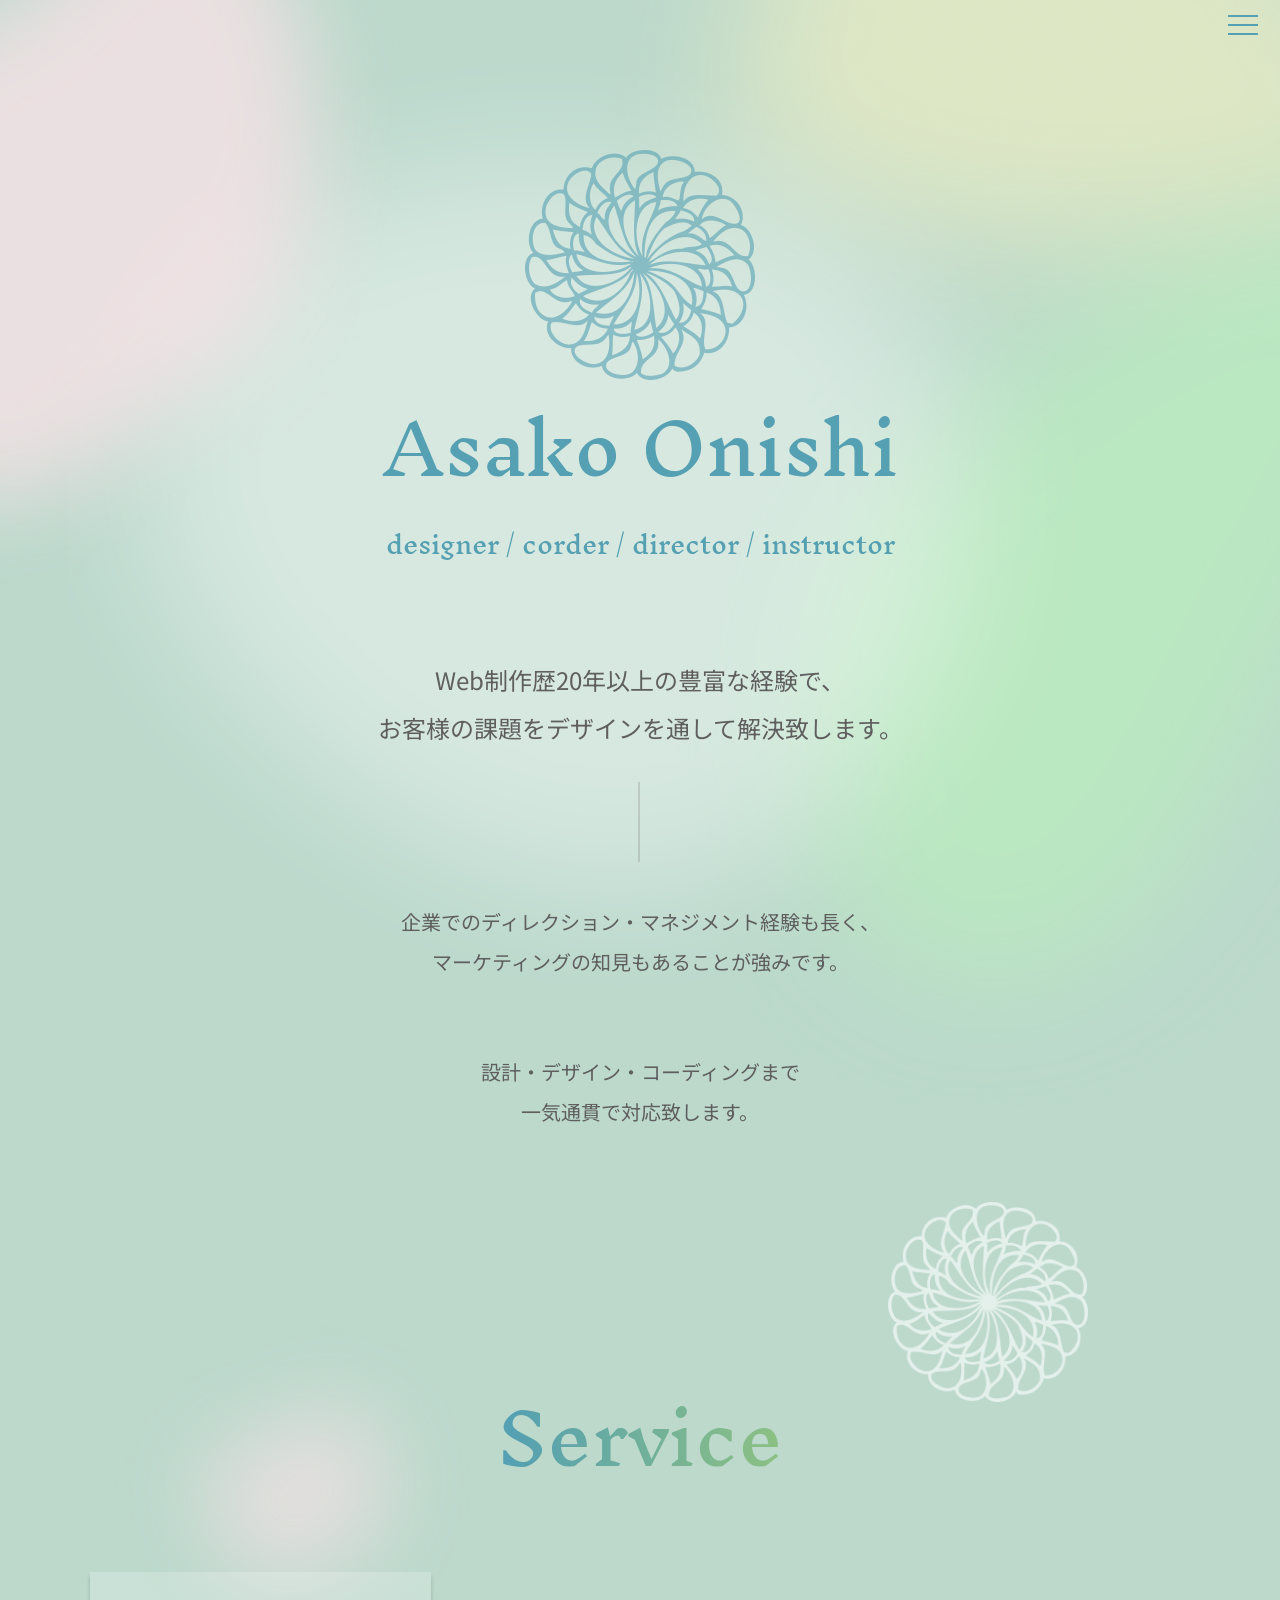
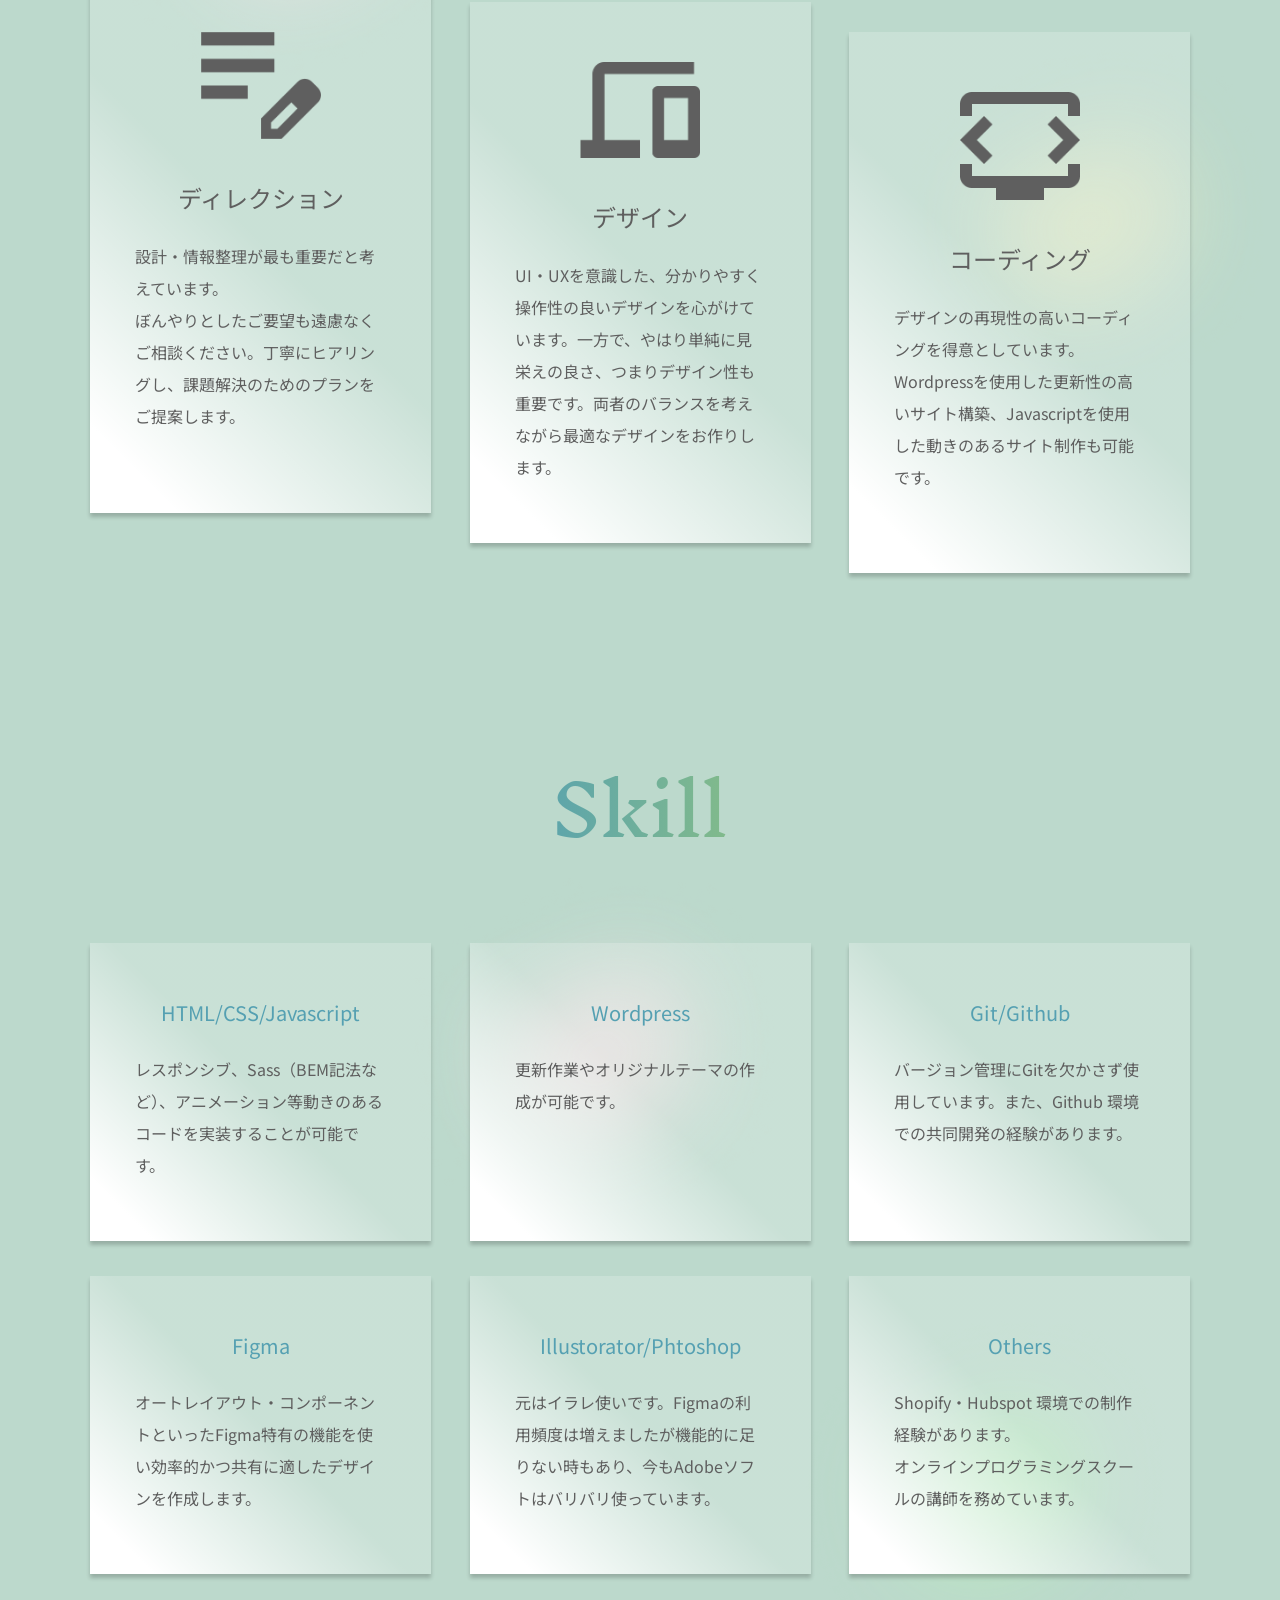
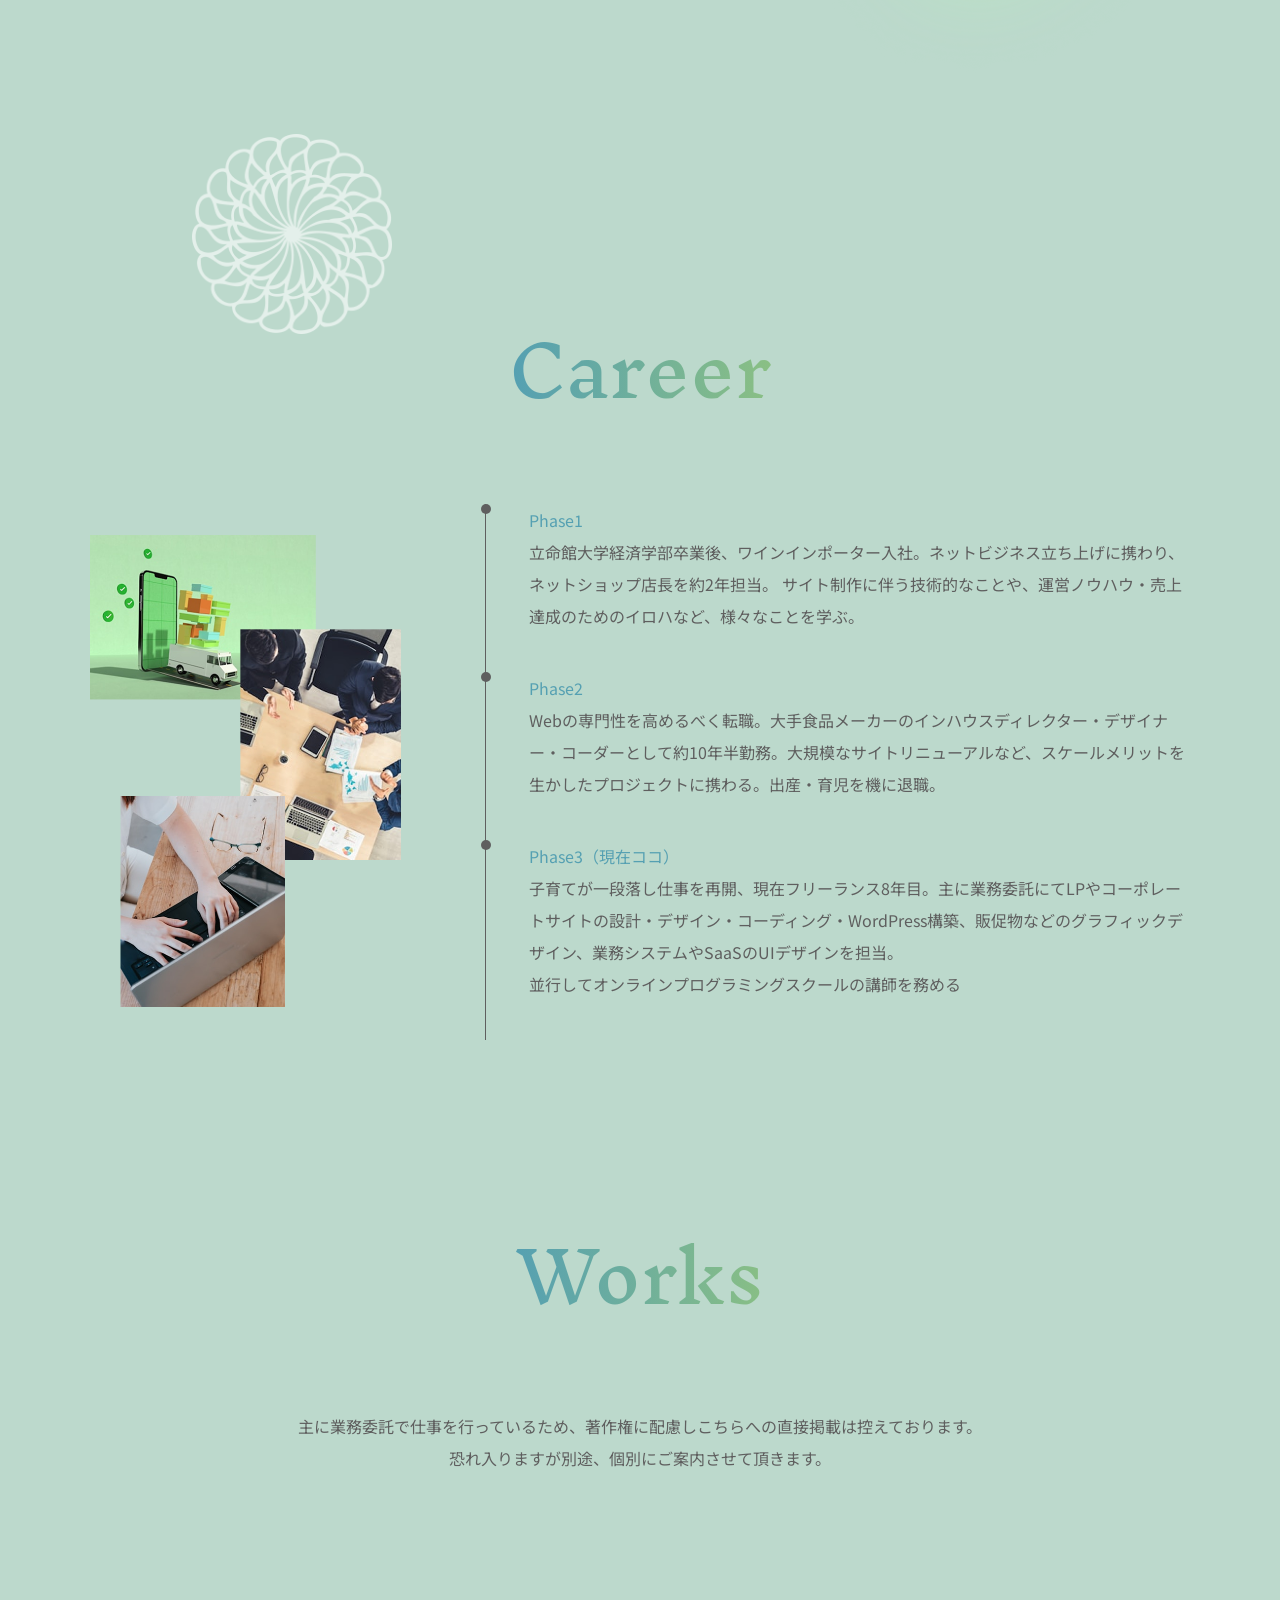
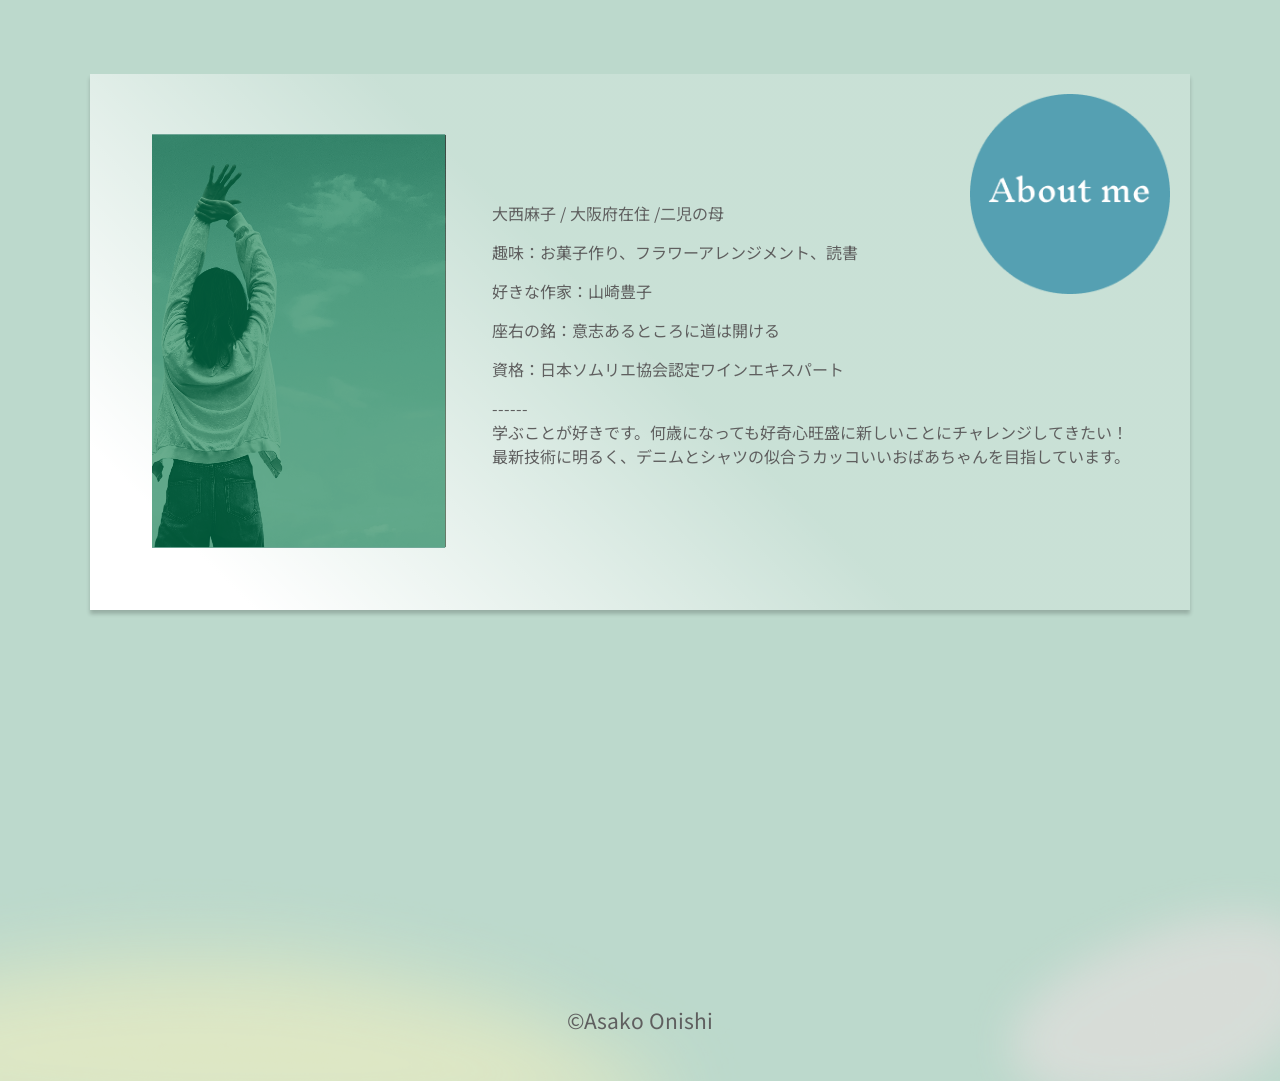
==== index.html @ 96af8b9a "初回コミット" ====
<!doctype html>
<html>

<head>
    <meta charset="UTF-8">
    <title>Asako Onishi Portfolio</title>

    <!--ビューポート設定-->
    <meta name="viewport" content="width=device-width, initial-scale=1">
    <meta description="Web制作歴20年以上の豊富な経験で、お客様の課題をデザインを通して解決致します。">
    <!--favicon-->
    <link rel="shortcut icon" href="favicon.ico">
    <link rel="apple-touch-icon" href="apple-touch-icon.png">
    <link rel="icon" type="image/png" href="web-app-manifest-192x192.png">
    <!-- noto Inknut-->
    <link rel="preconnect" href="https://fonts.googleapis.com">
    <link rel="preconnect" href="https://fonts.gstatic.com" crossorigin>
    <link href="https://fonts.googleapis.com/css2?family=Inknut+Antiqua:wght@300;400;500;600;700;800;900&family=Noto+Sans+JP:wght@100..900&display=swap" rel="stylesheet">
    <!--css-->
    <link rel="stylesheet" href="css/style.css">

</head>

<body>
  <div id="navMenu">
    <div id="navBtn" class="cp_hmenuac03">
        <span class="cp_bar"></span>
    </div>
    <nav>
        <ul>
            <li><a href="#service">Service</a></li>
            <li><a href="#skill">Skill</a></li>
            <li><a href="#career">Career</a></li>
            <li><a href="#works">Works</a></li>
            <li><a href="#about">About</a></li>
            </li>
        </ul>
    </nav>
  </div>

    <section class="mv">
      <div class="inner">
        <figure><img src="images/logo.png" alt="ロゴ"></figure>
        <h1 class="ink">Asako Onishi<span>designer / corder / director / instructor</span></h1>
        <p class="mv__lead">Web制作歴20年以上の豊富な経験で、<br>お客様の課題をデザインを通して<br class="sp">解決致します。</p>
        <p class="mv__text">企業でのディレクション・マネジメント経験も長く、<br>
        マーケティングの知見もあることが強みです。</p>
        <p class="mv__text">設計・デザイン・コーディングまで<br>一気通貫で対応致します。</p>
      </div>
    </section>

    <section class="service" id="service">
      <h2 class="title-h2">Service</h2>
      <figure class="logo-move"><img src="images/logo_move.png" alt=""></figure>
      <div class="inner">
        <ul class="service-group">
          <li>
            <figure><img src="images/service01.png" alt=""></figure>
            <h3>ディレクション</h3>
            <p class="text-base">設計・情報整理が最も重要だと考えています。<br>
              ぼんやりとしたご要望も遠慮なくご相談ください。丁寧にヒアリングし、課題解決のためのプランをご提案します。</p>
          </li>
          <li>
            <figure><img src="images/service02.png" alt=""></figure>
            <h3>デザイン</h3>
            <p class="text-base">UI・UXを意識した、分かりやすく操作性の良いデザインを心がけています。一方で、やはり単純に見栄えの良さ、つまりデザイン性も重要です。両者のバランスを考えながら最適なデザインをお作りします。</p>
          </li>
          <li>
            <figure><img src="images/service03.png" alt=""></figure>
            <h3>コーディング</h3>
            <p class="text-base">デザインの再現性の高いコーディングを得意としています。Wordpressを使用した更新性の高いサイト構築、Javascriptを使用した動きのあるサイト制作も可能です。</p>
          </li>
        </ul>
      </div>
    </section>

    <section class="skill" id="skill">
      <h2 class="title-h2">Skill</h2>
      <div class="inner">
        <ul class="skill-group">
          <li>
            <h3>HTML/CSS/Javascript</h3>
            <p class="text-base">レスポンシブ、Sass（BEM記法など）、アニメーション等動きのあるコードを実装することが可能です。</p>
          </li>
          <li>
            <h3>Wordpress</h3>
            <p class="text-base">更新作業やオリジナルテーマの作成が可能です。</p>
          </li>
          <li>
            <h3>Git/Github</h3>
            <p class="text-base">バージョン管理にGitを欠かさず使用しています。また、Github 環境での共同開発の経験があります。</p>
          </li>
          <li>
            <h3>Figma</h3>
            <p class="text-base">オートレイアウト・コンポーネントといったFigma特有の機能を使い効率的かつ共有に適したデザインを作成します。</p>
          </li>
          <li>
            <h3>Illustorator/Phtoshop</h3>
            <p class="text-base">元はイラレ使いです。Figmaの利用頻度は増えましたが機能的に足りない時もあり、今もAdobeソフトはバリバリ使っています。</p>
          </li>
          <li>
            <h3>Others</h3>
            <p class="text-base">Shopify・Hubspot 環境での制作経験があります。<br>オンラインプログラミングスクールの講師を務めています。</p>
          </li>
        </ul>
      </div>
    </section>

    <section class="career" id="career">
      <h2 class="title-h2">Career</h2>
      <figure class="logo-move"><img src="images/logo_move.png" alt=""></figure>
      <div class="inner">
        <dl class="career-group">
          <dt><img src="images/carrer.png" alt=""></dt>
          <dd>
            <ul class="timeline">
              <li>
                <dl class="text-base">
                <dt>Phase1</dt>
                <dd>立命館大学経済学部卒業後、ワインインポーター入社。ネットビジネス立ち上げに携わり、ネットショップ店長を約2年担当。  サイト制作に伴う技術的なことや、運営ノウハウ・売上達成のためのイロハなど、様々なことを学ぶ。</dd>
                </dl>
                        <span class="border-line"></span>	
              </li>
              <li>
                <dl class="text-base">
                <dt>Phase2</dt>
                <dd>Webの専門性を高めるべく転職。大手食品メーカーのインハウスディレクター・デザイナー・コーダーとして約10年半勤務。大規模なサイトリニューアルなど、スケールメリットを生かしたプロジェクトに携わる。出産・育児を機に退職。</dd>
                </dl>
                        <span class="border-line"></span>	
              </li>
              <li>
                <dl class="text-base">
                <dt>Phase3（現在ココ）</dt>
                <dd>子育てが一段落し仕事を再開、現在フリーランス8年目。主に業務委託にてLPやコーポレートサイトの設計・デザイン・コーディング・WordPress構築、販促物などのグラフィックデザイン、業務システムやSaaSのUIデザインを担当。<br>並行してオンラインプログラミングスクールの講師を務める</dd>
                </dl>
                        <span class="border-line"></span>	
              </li>
            </ul>
          </dd>
        </dl>
    </div>
    </section>

    <section class="works" id="works">
      <h2 class="title-h2">Works</h2>
      <div class="inner">
        <p class="text-base">主に業務委託で仕事を行っているため、著作権に配慮しこちらへの直接掲載は控えております。<br>恐れ入りますが別途、個別にご案内させて頂きます。</p>
      </div>
    </section>

    <section class="about" id="about">
      <div class="inner">
        <div class="about-me">
          <figure class="about-me__logo"><img src="images/aboutme.png" alt=""></figure>
          <figure class="about-me__img"><img src="images/about.png" alt=""></figure>
          <div>
            <p>大西麻子 / 大阪府在住 /二児の母</p>
            <p>趣味：お菓子作り、フラワーアレンジメント、読書</p>
            <p>好きな作家：山崎豊子</p>
            <p>座右の銘：意志あるところに道は開ける</p>
            <p>資格：日本ソムリエ協会認定ワインエキスパート</p>
            <p>------<br>学ぶことが好きです。何歳になっても好奇心旺盛に新しいことにチャレンジしてきたい！<br>最新技術に明るく、デニムとシャツの似合うカッコいいおばあちゃんを目指しています。</p>
          </div>
        </ｄ>
      </div>
    </section>

    <div class="footer">
      <h6>&copy;Asako Onishi</h6>
    </div>
    <!--JS-->
    <script src="js/script.js"></script>
</body>

</html>
---- css/style.css ----
@charset "UTF-8";
/* 
html5doctor.com Reset Stylesheet
v1.6.1
Last Updated: 2010-09-17
Author: Richard Clark - http://richclarkdesign.com 
Twitter: @rich_clark
*/
html, body, div, span, object, iframe,
h1, h2, h3, h4, h5, h6, p, blockquote, pre,
abbr, address, cite, code,
del, dfn, em, img, ins, kbd, q, samp,
small, strong, sub, sup, var,
b, i,
dl, dt, dd, ol, ul, li,
fieldset, form, label, legend,
table, caption, tbody, tfoot, thead, tr, th, td,
article, aside, canvas, details, figcaption, figure,
footer, header, hgroup, menu, nav, section, summary,
time, mark, audio, video {
  margin: 0;
  padding: 0;
  border: 0;
  outline: 0;
  font-size: 100%;
  vertical-align: baseline;
  background: transparent;
  font-weight: normal;
}

body {
  line-height: 1;
}

article, aside, details, figcaption, figure,
footer, header, hgroup, menu, nav, section {
  display: block;
}

ul {
  list-style: none;
}

blockquote, q {
  quotes: none;
}

blockquote:before, blockquote:after,
q:before, q:after {
  content: "";
  content: none;
}

a {
  margin: 0;
  padding: 0;
  font-size: 100%;
  vertical-align: baseline;
  background: transparent;
}

/* change colours to suit your needs */
ins {
  background-color: #ff9;
  color: #000;
  text-decoration: none;
}

/* change colours to suit your needs */
mark {
  background-color: #ff9;
  color: #000;
  font-style: italic;
  font-weight: bold;
}

del {
  text-decoration: line-through;
}

abbr[title], dfn[title] {
  border-bottom: 1px dotted;
  cursor: help;
}

table {
  border-collapse: collapse;
  border-spacing: 0;
}

/* change border colour to suit your needs */
hr {
  display: block;
  height: 1px;
  border: 0;
  border-top: 1px solid #cccccc;
  margin: 1em 0;
  padding: 0;
}

input, select {
  vertical-align: middle;
}

a {
  color: inherit;
  text-decoration: none;
}

* {
  box-sizing: border-box;
}

html {
  font-size: 62.5%;
  overflow-x: hidden;
  scroll-behavior: smooth;
}

body {
  font-family: "Noto Sans JP", sans-serif;
  color: #5F5F5F;
  font-size: 1.4rem;
  background-color: #BCD9CC;
}

img {
  width: 100%;
  height: auto;
}

.sp {
  display: block;
}

.pc {
  display: none;
}

.inner {
  width: 90%;
  margin: auto;
}

@media (min-width: 480px) {
  html {
    font-size: 68.75%;
  }
}
@media (min-width: 640px) {
  html {
    font-size: 75%;
  }
}
@media (min-width: 960px) {
  html {
    font-size: 93.75%;
  }
  .body {
    font-size: 16px;
  }
  .sp {
    display: none;
  }
  .pc {
    display: block;
  }
  .inner {
    max-width: 1100px;
    margin: auto;
  }
}
.box {
  width: 80%;
  height: 5rem;
  background-color: yellow;
}
@media (min-width: 960px) {
  .box {
    width: 20%;
  }
}

.swiper {
  width: 80%;
  height: 300px;
}
.swiper img {
  object-fit: cover;
}

.swiper-button-prev:after {
  color: red;
}

#dl_btn {
  position: fixed;
  bottom: 0;
  right: 0;
  z-index: 10;
}
#dl_btn dt {
  background: yellow;
}
#dl_btn dd {
  background: orange;
}

.ink {
  font-family: "Inknut Antiqua", serif;
}

.title-h2 {
  font-size: 4.2rem;
  text-align: center;
  font-family: "Inknut Antiqua", serif;
  margin-bottom: 5rem;
  background: linear-gradient(90deg, #55A0B2 0%, #55A0B2 40%, #BEDE56 80%);
  -webkit-background-clip: text;
  -webkit-text-fill-color: transparent;
}
@media (min-width: 960px) {
  .title-h2 {
    font-size: 70px;
    margin-bottom: 100px;
  }
}

.text-base {
  line-height: 2;
  font-size: 1.4rem;
}
@media (min-width: 960px) {
  .text-base {
    font-size: 16px;
  }
}

.logo-move {
  width: 25%;
  animation: rotate 20s infinite linear;
}
@media (min-width: 960px) {
  .logo-move {
    width: 200px;
  }
}

@keyframes rotate {
  from {
    transform: rotate(0deg);
  }
  to {
    transform: rotate(360deg);
  }
}
.mv {
  padding: 7rem 0 0;
  background-image: url(../images/pink.png), url(../images/white.png), url(../images/green.png), url(../images/yellow.png);
  background-repeat: no-repeat, no-repeat, no-repeat, no-repeat;
  background-position: left top, left 2rem top 7rem, right bottom, right top;
  background-size: 15rem auto, 30rem auto, 20rem auto, 20rem auto;
}
@media (min-width: 960px) {
  .mv {
    padding: 150px 0 0;
    background-position: left top, left 30% top 20%, right bottom, right top;
    background-size: auto, auto, auto, auto;
  }
}
.mv figure {
  width: 30%;
  margin: 0 auto 2rem;
}
@media (min-width: 960px) {
  .mv figure {
    width: 230px;
    margin: 0 auto 30px;
  }
}
.mv__text {
  font-size: 1.4rem;
  line-height: 2;
  margin-bottom: 3rem;
  text-align: center;
}
@media (min-width: 960px) {
  .mv__text {
    font-size: 20px;
    margin-bottom: 70px;
  }
}
.mv__lead {
  font-size: 1.6rem;
  line-height: 2;
  margin-bottom: 10rem;
  text-align: center;
  position: relative;
}
@media (min-width: 960px) {
  .mv__lead {
    font-size: 24px;
    margin-bottom: 150px;
  }
}
.mv__lead::after {
  content: "";
  display: inline-block;
  position: absolute;
  background-color: rgba(116, 116, 116, 0.4980392157);
  right: 50%;
  bottom: -80px;
  transform: translateX(-50%);
  width: 1px;
  height: 50px;
  animation: scroll 1.5s infinite;
}
@media (min-width: 960px) {
  .mv__lead::after {
    height: 80px;
    bottom: -110px;
  }
}
@keyframes scroll {
  0% {
    transform: scale(1, 0);
    transform-origin: 0 0;
  }
  50% {
    transform: scale(1, 1);
    transform-origin: 0 0;
  }
  50.1% {
    transform: scale(1, 1);
    transform-origin: 0 100%;
  }
  100% {
    transform: scale(1, 0);
    transform-origin: 0 100%;
  }
}

h1 {
  text-align: center;
  color: #55A0B2;
  text-align: center;
  font-size: 4rem;
  margin-bottom: 3rem;
}
@media (min-width: 960px) {
  h1 {
    font-size: 70px;
    margin-bottom: 100px;
  }
}
h1 span {
  display: block;
  font-size: 1.4rem;
  margin-top: 2rem;
}
@media (min-width: 960px) {
  h1 span {
    font-size: 24px;
    margin-top: 50px;
  }
}

.service {
  padding: 10rem 0 0;
  position: relative;
  background-image: url(../images/pink-mini.png), url(../images/yellow-mini.png);
  background-repeat: no-repeat, no-repeat;
  background-position: right 10rem top, left bottom 15rem;
}
@media (min-width: 960px) {
  .service {
    padding: 200px 0 0;
    background-position: left 100px top 100px, right bottom 100px;
  }
}
.service .logo-move {
  position: absolute;
  right: 0;
  top: 0;
}
@media (min-width: 960px) {
  .service .logo-move {
    right: 15%;
  }
}

.service-group {
  display: flex;
  flex-direction: column;
  gap: 3rem;
}
@media (min-width: 960px) {
  .service-group {
    flex-direction: row;
    gap: 0;
    justify-content: space-between;
  }
}
.service-group li {
  background: rgb(255, 255, 255);
  background: linear-gradient(45deg, rgb(255, 255, 255) 10%, rgba(255, 255, 255, 0.2) 50%);
  box-shadow: 0px 4px 4px 0px rgba(0, 0, 0, 0.2);
  padding: 4rem 3rem;
}
@media (min-width: 960px) {
  .service-group li {
    width: 31%;
  }
  .service-group li:nth-of-type(2) {
    position: relative;
    top: 30px;
  }
  .service-group li:nth-of-type(3) {
    position: relative;
    top: 60px;
  }
}
.service-group figure {
  width: 30%;
  margin: 0 auto 3rem;
}
@media (min-width: 960px) {
  .service-group figure {
    width: 120px;
  }
}
.service-group h3 {
  text-align: center;
  font-size: 2rem;
  margin-bottom: 2rem;
}
@media (min-width: 960px) {
  .service-group h3 {
    font-size: 24px;
  }
}

.skill {
  padding: 10rem 0 5rem;
  background-image: url(../images/pink-mini.png), url(../images/green-mini.png);
  background-repeat: no-repeat, no-repeat;
  background-position: right 10rem top 20rem, left bottom 15rem;
}
@media (min-width: 960px) {
  .skill {
    padding: 260px 0 160px;
    background-position: left 400px top 350px, right 100px bottom 50px;
  }
}

.skill-group {
  display: flex;
  flex-direction: column;
  gap: 3rem;
}
@media (min-width: 960px) {
  .skill-group {
    flex-wrap: wrap;
    flex-direction: row;
    gap: 35px;
    justify-content: space-between;
  }
}
.skill-group li {
  background: rgb(255, 255, 255);
  background: linear-gradient(45deg, rgb(255, 255, 255) 10%, rgba(255, 255, 255, 0.2) 50%);
  box-shadow: 0px 4px 4px 0px rgba(0, 0, 0, 0.2);
  padding: 4rem 3rem;
}
@media (min-width: 960px) {
  .skill-group li {
    width: 31%;
  }
}
.skill-group h3 {
  text-align: center;
  color: #55A0B2;
  font-size: 2rem;
  margin-bottom: 2rem;
}
@media (min-width: 960px) {
  .skill-group h3 {
    font-size: 20px;
  }
}

.career {
  padding: 10rem 0 0;
  position: relative;
}
@media (min-width: 960px) {
  .career {
    padding: 200px 0 0;
  }
}
.career .logo-move {
  position: absolute;
  left: 0;
  top: 0;
}
@media (min-width: 960px) {
  .career .logo-move {
    left: 15%;
  }
}

.career-group {
  display: flex;
  flex-direction: column;
  gap: 3rem;
}
@media (min-width: 960px) {
  .career-group {
    flex-direction: row;
    gap: 80px;
  }
}
.career-group dt {
  width: 70%;
  margin: auto;
}

/*タイムラインの設定*/
.timeline li {
  position: relative;
  list-style: none;
  padding: 0 0 20px 0;
}

.timeline dl {
  margin: 0 0 20px 3em;
}
.timeline dt {
  color: #55A0B2;
  width: auto;
}

.border-line {
  position: absolute;
  left: 0.4em;
  top: 0;
  width: 1px;
  height: 0;
  background: #5F5F5F;
}
@media (min-width: 960px) {
  .border-line {
    left: 0.2em;
  }
}

.timeline li::after {
  content: "";
  position: absolute;
  top: 0;
  left: 0;
  width: 10px;
  height: 10px;
  background: #5F5F5F;
  border-radius: 50%;
}

.works {
  padding: 10rem 0 0;
  position: relative;
}
@media (min-width: 960px) {
  .works {
    padding: 200px 0 0;
  }
}
.works .logo-move {
  position: absolute;
  left: 0;
  top: 0;
}
@media (min-width: 960px) {
  .works .logo-move {
    left: 15%;
  }
}
.works .text-base {
  top: 0;
}
@media (min-width: 960px) {
  .works .text-base {
    text-align: center;
  }
}

.about {
  padding: 12rem 0;
  position: relative;
}
@media (min-width: 960px) {
  .about {
    padding: 200px 0;
  }
}

.about-me {
  display: flex;
  flex-direction: column;
  gap: 3rem;
  background: rgb(255, 255, 255);
  background: linear-gradient(45deg, rgb(255, 255, 255) 10%, rgba(255, 255, 255, 0.2) 50%);
  box-shadow: 0px 4px 4px 0px rgba(0, 0, 0, 0.2);
  padding: 6rem 3rem 3rem;
  position: relative;
}
@media (min-width: 960px) {
  .about-me {
    flex-direction: row;
    padding: 60px;
    align-items: center;
  }
}
.about-me__logo {
  position: absolute;
  top: -2rem;
  width: 30%;
  right: 1rem;
}
@media (min-width: 960px) {
  .about-me__logo {
    width: 200px;
    right: 20px;
    top: 20px;
  }
}
.about-me__img {
  width: 60%;
  margin: auto;
}
@media (min-width: 960px) {
  .about-me__img {
    width: 30%;
  }
}
.about-me p {
  line-height: 1.5;
  padding-bottom: 1rem;
  font-size: 1.4rem;
}
@media (min-width: 960px) {
  .about-me p {
    font-size: 16px;
  }
}

.footer {
  padding: 10rem 0 5rem;
  background-image: url(../images/yellow-footer.png), url(../images/pink-footer.png);
  background-repeat: no-repeat, no-repeat;
  background-position: left bottom, right bottom;
  background-size: 70% auto, 60% auto;
}
@media (min-width: 960px) {
  .footer {
    padding: 200px 0 50px;
    background-size: 60% auto, 25% auto;
  }
}
.footer h6 {
  text-align: center;
  font-size: 1.4rem;
}

/***ハンバーガーここから***/
#navBtn {
  position: fixed;
  z-index: 1000;
}

.cp_hmenuac03 .cp_bar,
.cp_hmenuac03:before,
.cp_hmenuac03:after {
  display: block;
  width: 30px;
  height: 2px;
  content: "";
  transition: all 0.2s ease-in-out;
  background: #55A0B2;
}

.cp_hmenuac03 .cp_bar {
  position: relative;
  margin: 7px 0;
}

.cp_hmenuac03 {
  position: absolute;
  width: 30px;
  height: 30px;
  cursor: pointer;
  top: 1rem;
  right: 1.5rem;
  z-index: 100;
}

#navMenu {
  height: 0;
}

#navMenu nav {
  background: rgba(0, 0, 0, 0);
}

#navMenu.show nav {
  position: fixed;
  left: 0;
  top: 0;
  display: block;
  width: 100vw;
  height: 100vh;
  background: #55A0B2;
  background-repeat: no-repeat, no-repeat;
  background-size: 40%, 40%;
  background-position: left top, right bottom;
  z-index: 99;
  transition: 0.2s;
}

#navMenu.show nav ul {
  width: 100%;
  height: 100%;
  padding: 0;
  color: #5F5F5F;
  display: flex;
  justify-content: center;
  align-items: center;
  flex-direction: column;
  color: #fff;
}

#navMenu nav ul {
  display: none;
}

#navMenu nav ul li {
  display: inline-block;
  width: 80%;
  margin: 0 auto;
  text-align: center;
  font-size: 1.4rem;
  padding: 1rem 0;
}
#navMenu nav ul li:last-of-type {
  padding-top: 1rem;
}
#navMenu nav ul li:last-of-type img {
  width: 50%;
}

#navMenu nav ul li:last-of-type {
  border: 0;
}

#navMenu nav ul li a {
  color: inherit;
  display: block;
  transition: 0.3s;
}

#navMenu nav ul li a:hover {
  text-decoration: none;
  opacity: 0.4;
}

.show .cp_hmenuac03 .cp_bar {
  transform: scale(0);
}

.show .cp_hmenuac03:before {
  transform: translateY(10px) rotate(135deg);
  background-color: #fff;
}

.show .cp_hmenuac03:after {
  transform: translateY(-8px) rotate(-135deg);
  background-color: #fff;
}

/***ハンバーガーここまで***/

/*# sourceMappingURL=style.css.map */
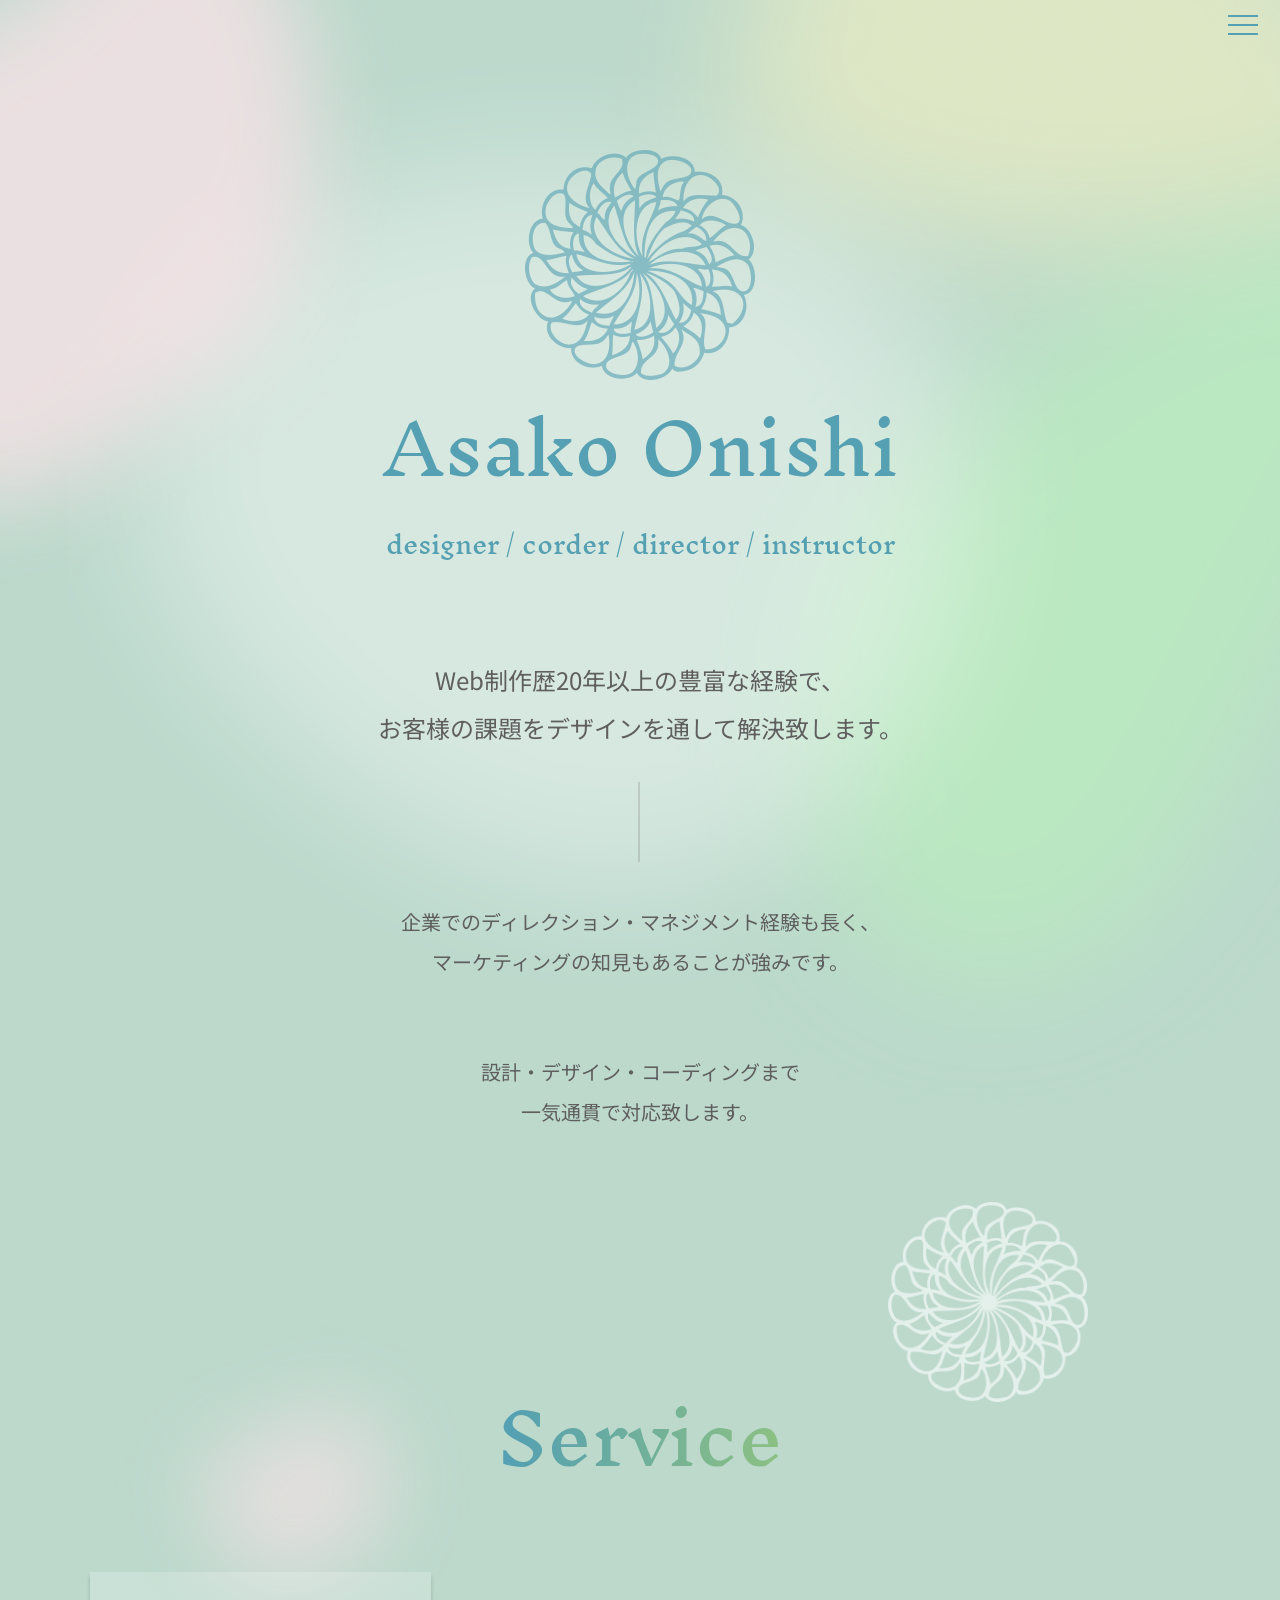
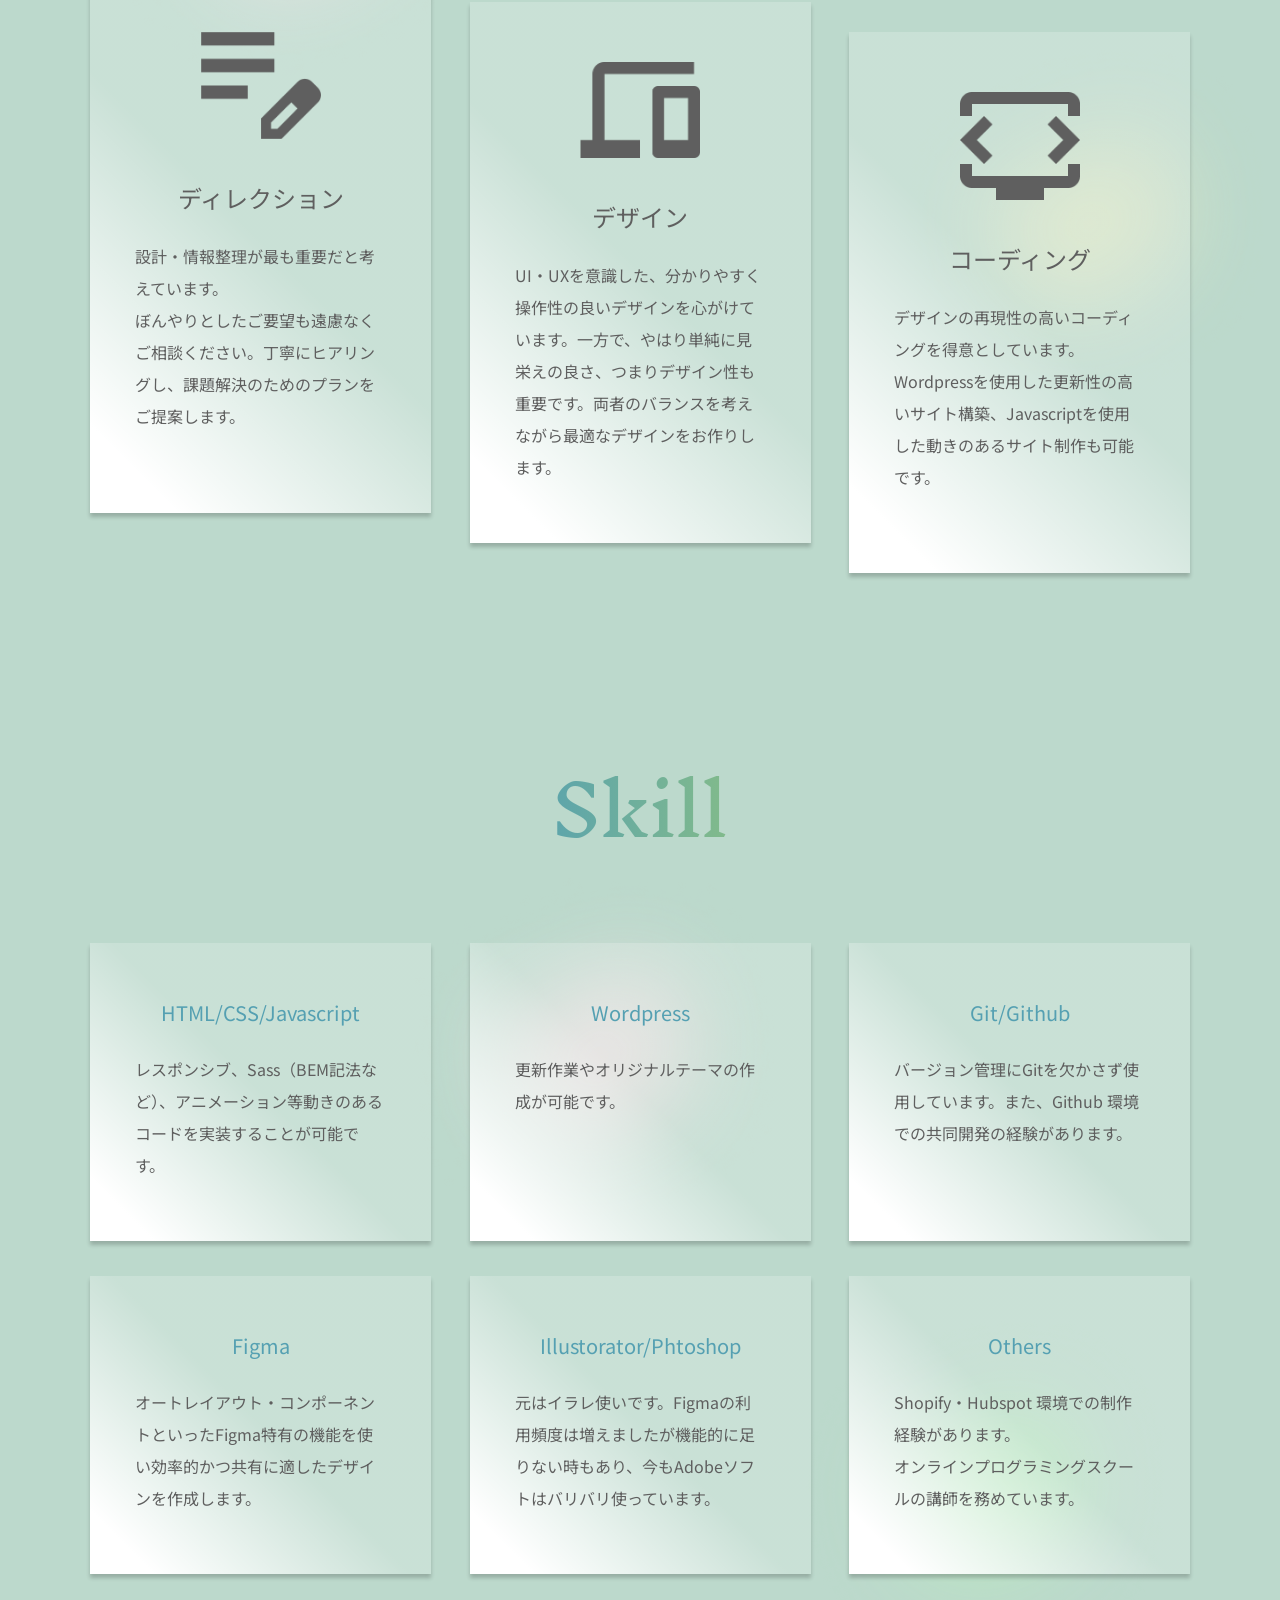
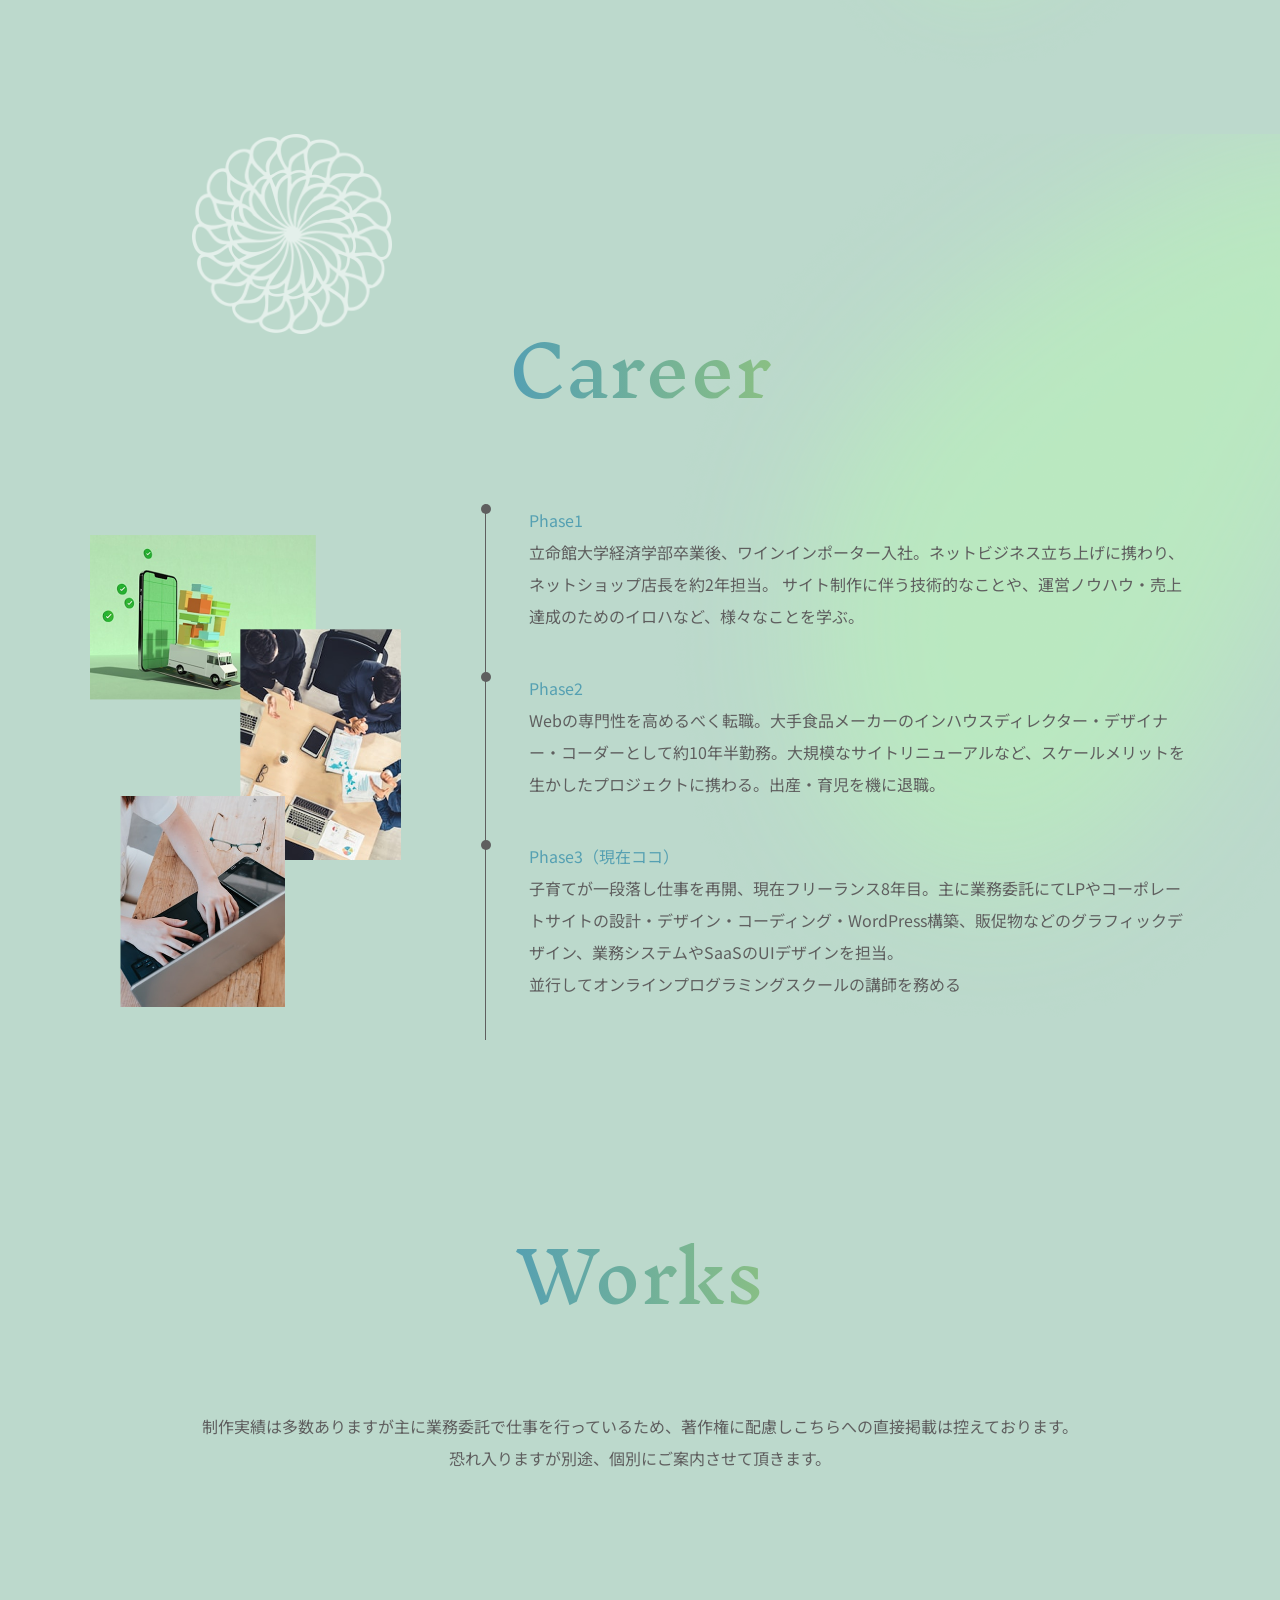
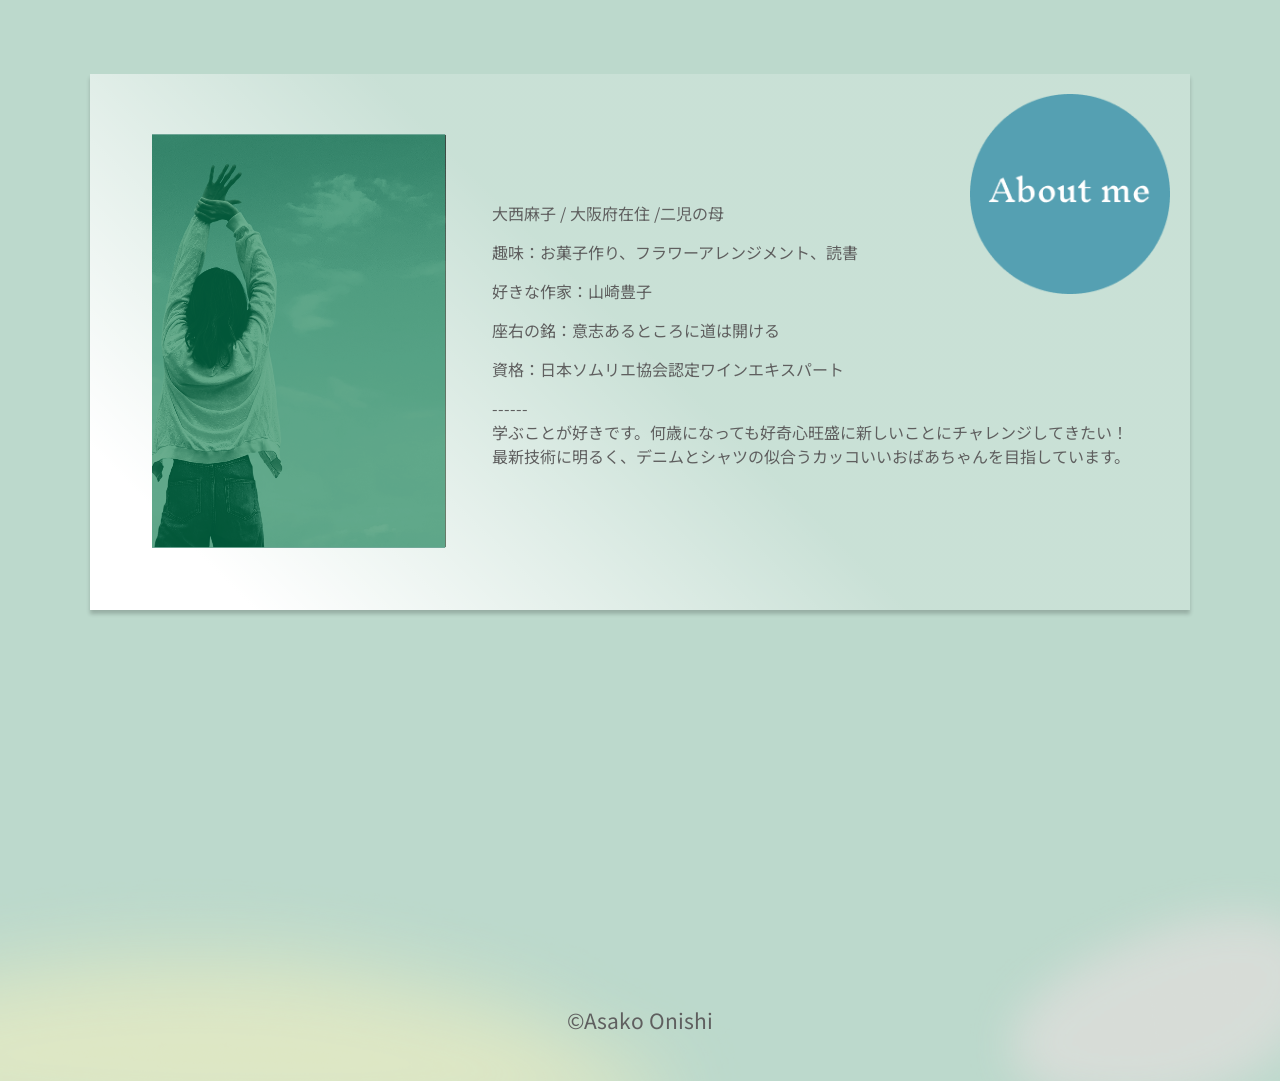
==== commit d4f968c7: "背景画像追加" ====
--- a/index.html
+++ b/index.html
@@ -144,7 +144,7 @@
     <section class="works" id="works">
       <h2 class="title-h2">Works</h2>
       <div class="inner">
-        <p class="text-base">主に業務委託で仕事を行っているため、著作権に配慮しこちらへの直接掲載は控えております。<br>恐れ入りますが別途、個別にご案内させて頂きます。</p>
+        <p class="text-base">制作実績は多数ありますが主に業務委託で仕事を行っているため、著作権に配慮しこちらへの直接掲載は控えております。<br>恐れ入りますが別途、個別にご案内させて頂きます。</p>
       </div>
     </section>
 
--- a/css/style.css
+++ b/css/style.css
@@ -122,6 +122,7 @@
   color: #5F5F5F;
   font-size: 1.4rem;
   background-color: #BCD9CC;
+  overflow-x: hidden;
 }
 
 img {
@@ -492,6 +493,15 @@
 .career {
   padding: 10rem 0 0;
   position: relative;
+  background-image: url(../images/green.png);
+  background-repeat: no-repeat;
+  background-position: right bottom;
+  background-size: 80% auto;
+}
+@media (min-width: 960px) {
+  .career {
+    background-size: auto auto;
+  }
 }
 @media (min-width: 960px) {
   .career {
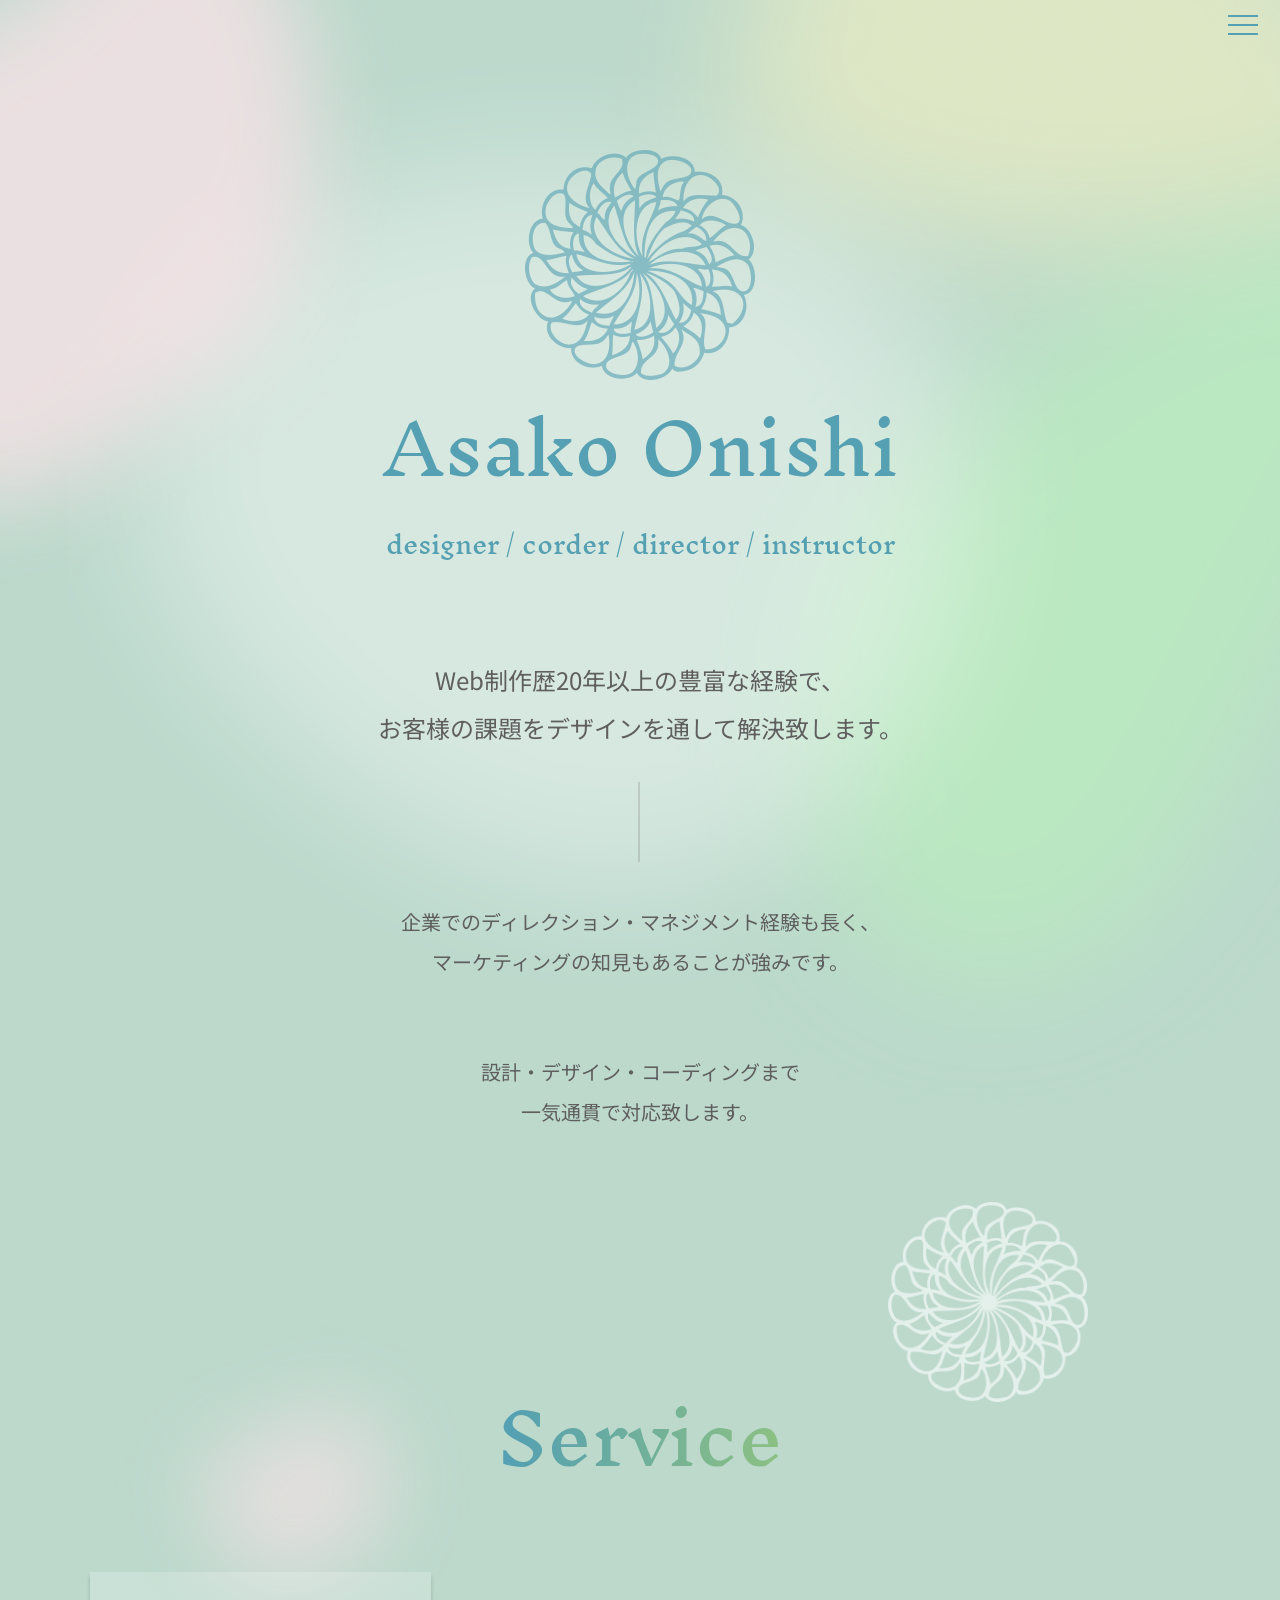
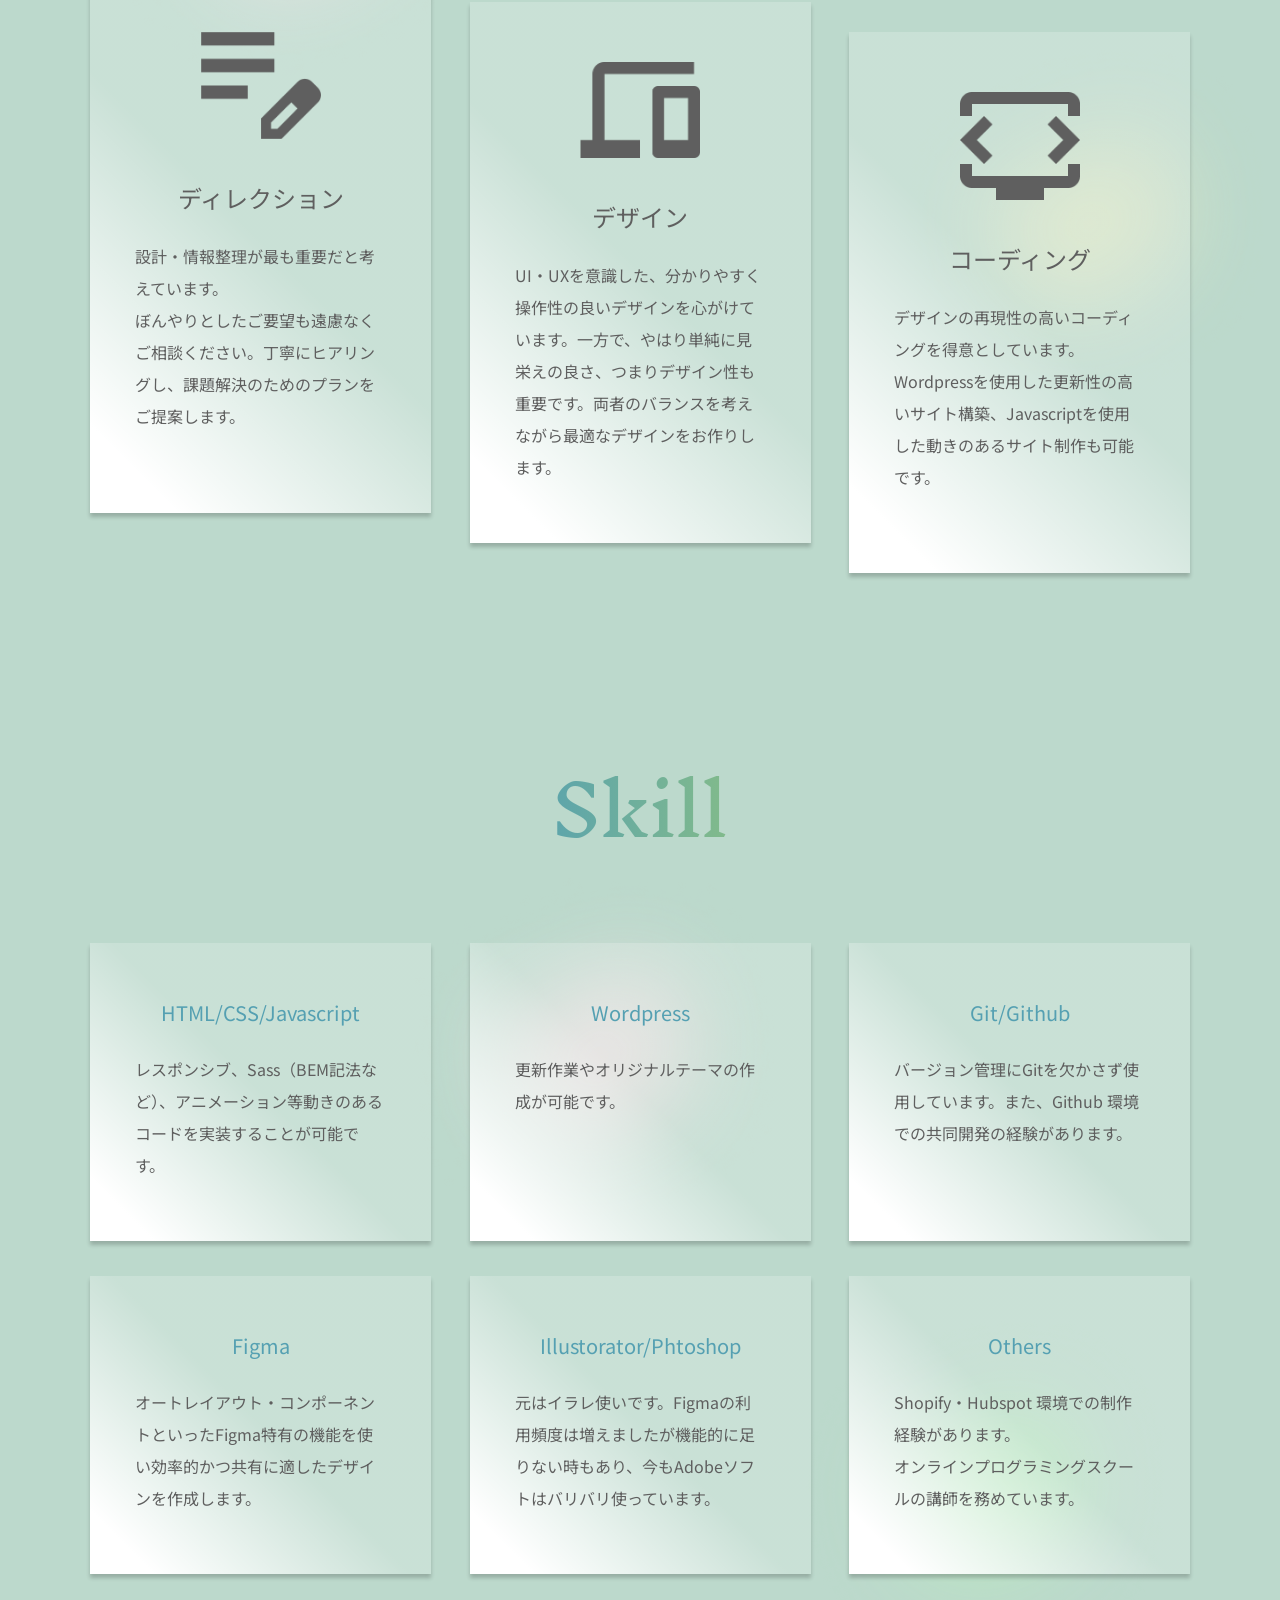
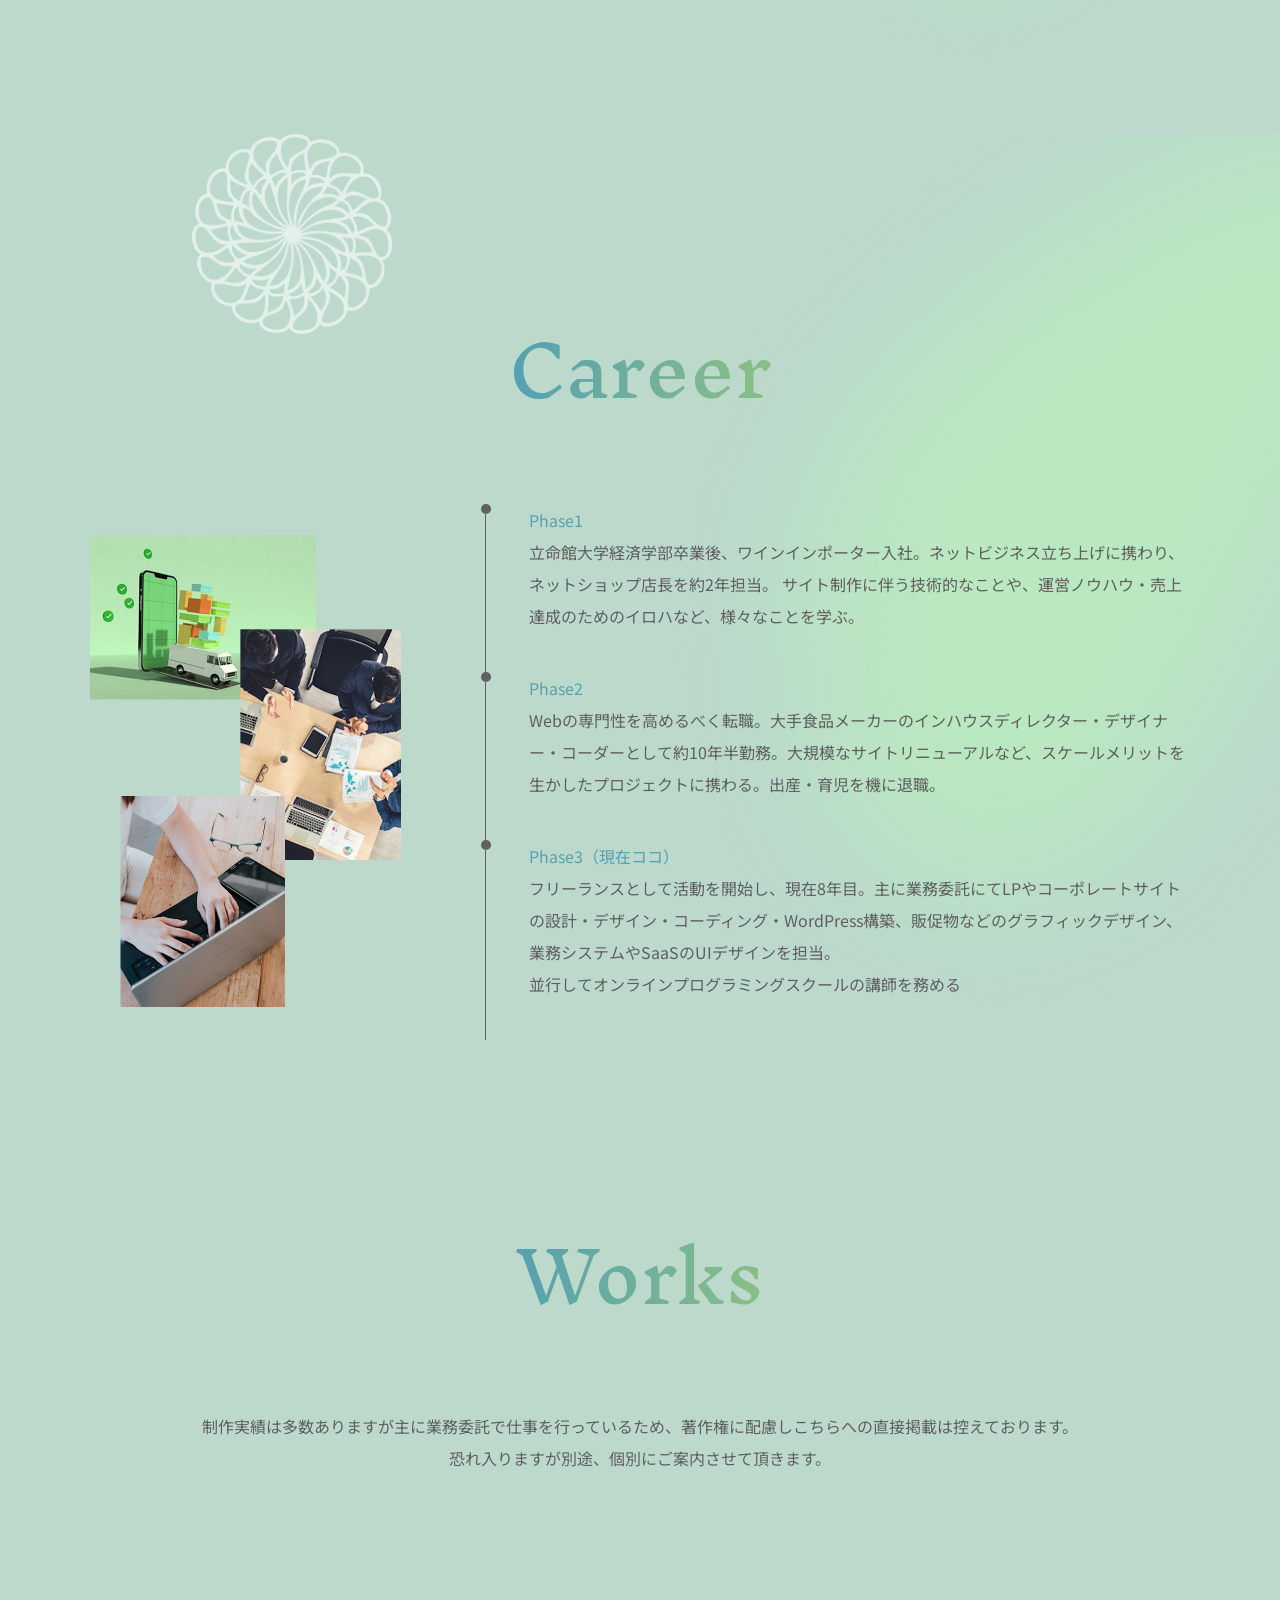
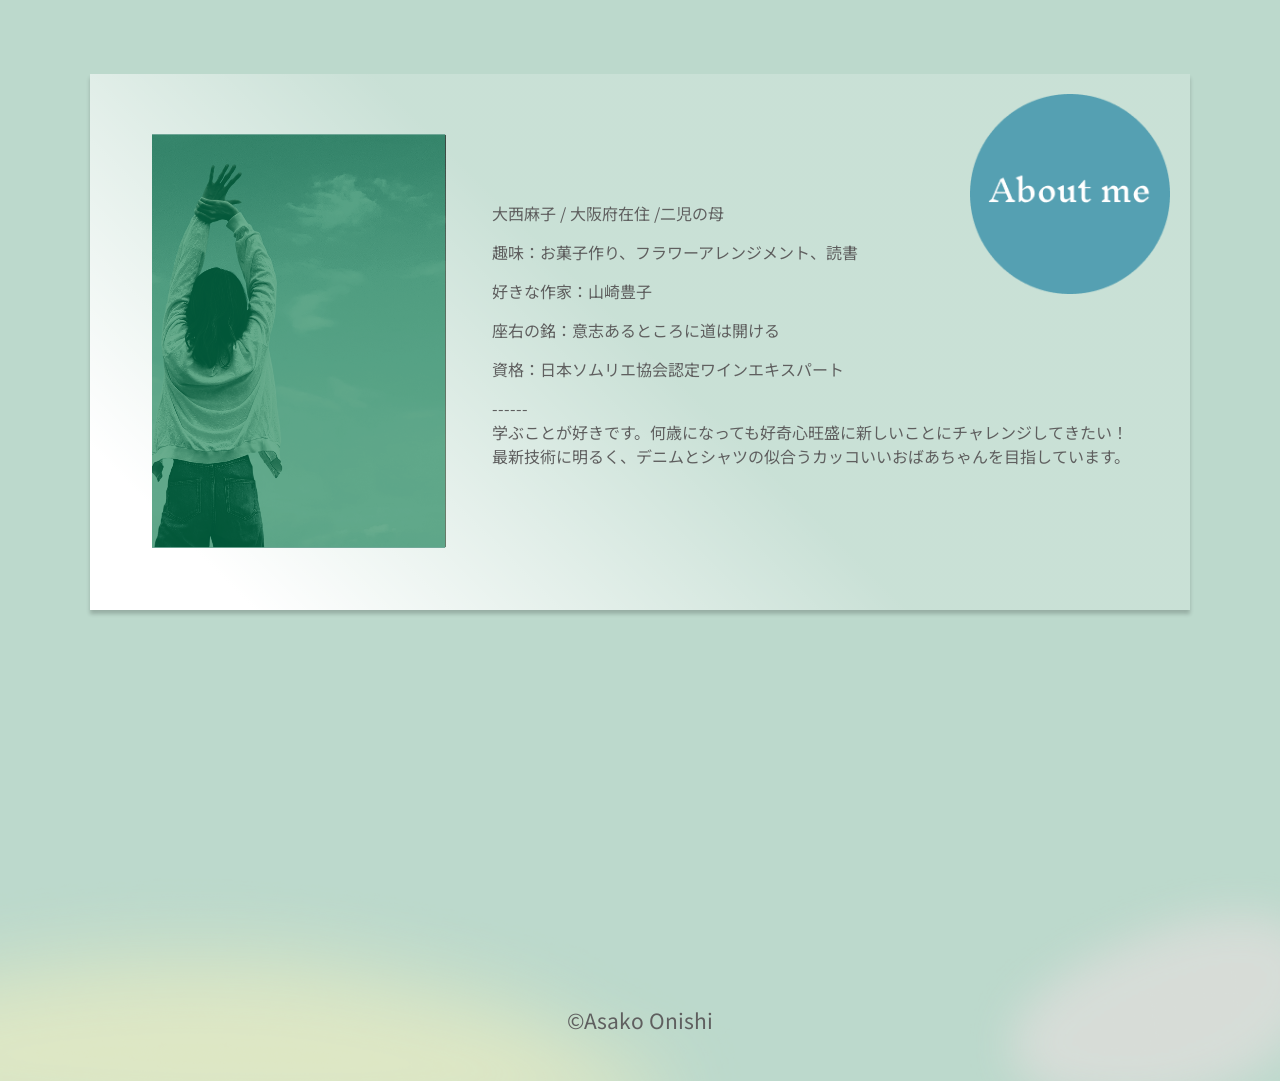
==== commit cbc167de: "ロゴ、コメント修正" ====
--- a/index.html
+++ b/index.html
@@ -131,7 +131,7 @@
               <li>
                 <dl class="text-base">
                 <dt>Phase3（現在ココ）</dt>
-                <dd>子育てが一段落し仕事を再開、現在フリーランス8年目。主に業務委託にてLPやコーポレートサイトの設計・デザイン・コーディング・WordPress構築、販促物などのグラフィックデザイン、業務システムやSaaSのUIデザインを担当。<br>並行してオンラインプログラミングスクールの講師を務める</dd>
+                <dd>フリーランスとして活動を開始し、現在8年目。主に業務委託にてLPやコーポレートサイトの設計・デザイン・コーディング・WordPress構築、販促物などのグラフィックデザイン、業務システムやSaaSのUIデザインを担当。<br>並行してオンラインプログラミングスクールの講師を務める</dd>
                 </dl>
                         <span class="border-line"></span>	
               </li>
--- a/css/style.css
+++ b/css/style.css
@@ -270,7 +270,7 @@
   }
 }
 .mv figure {
-  width: 30%;
+  width: 35%;
   margin: 0 auto 2rem;
 }
 @media (min-width: 960px) {
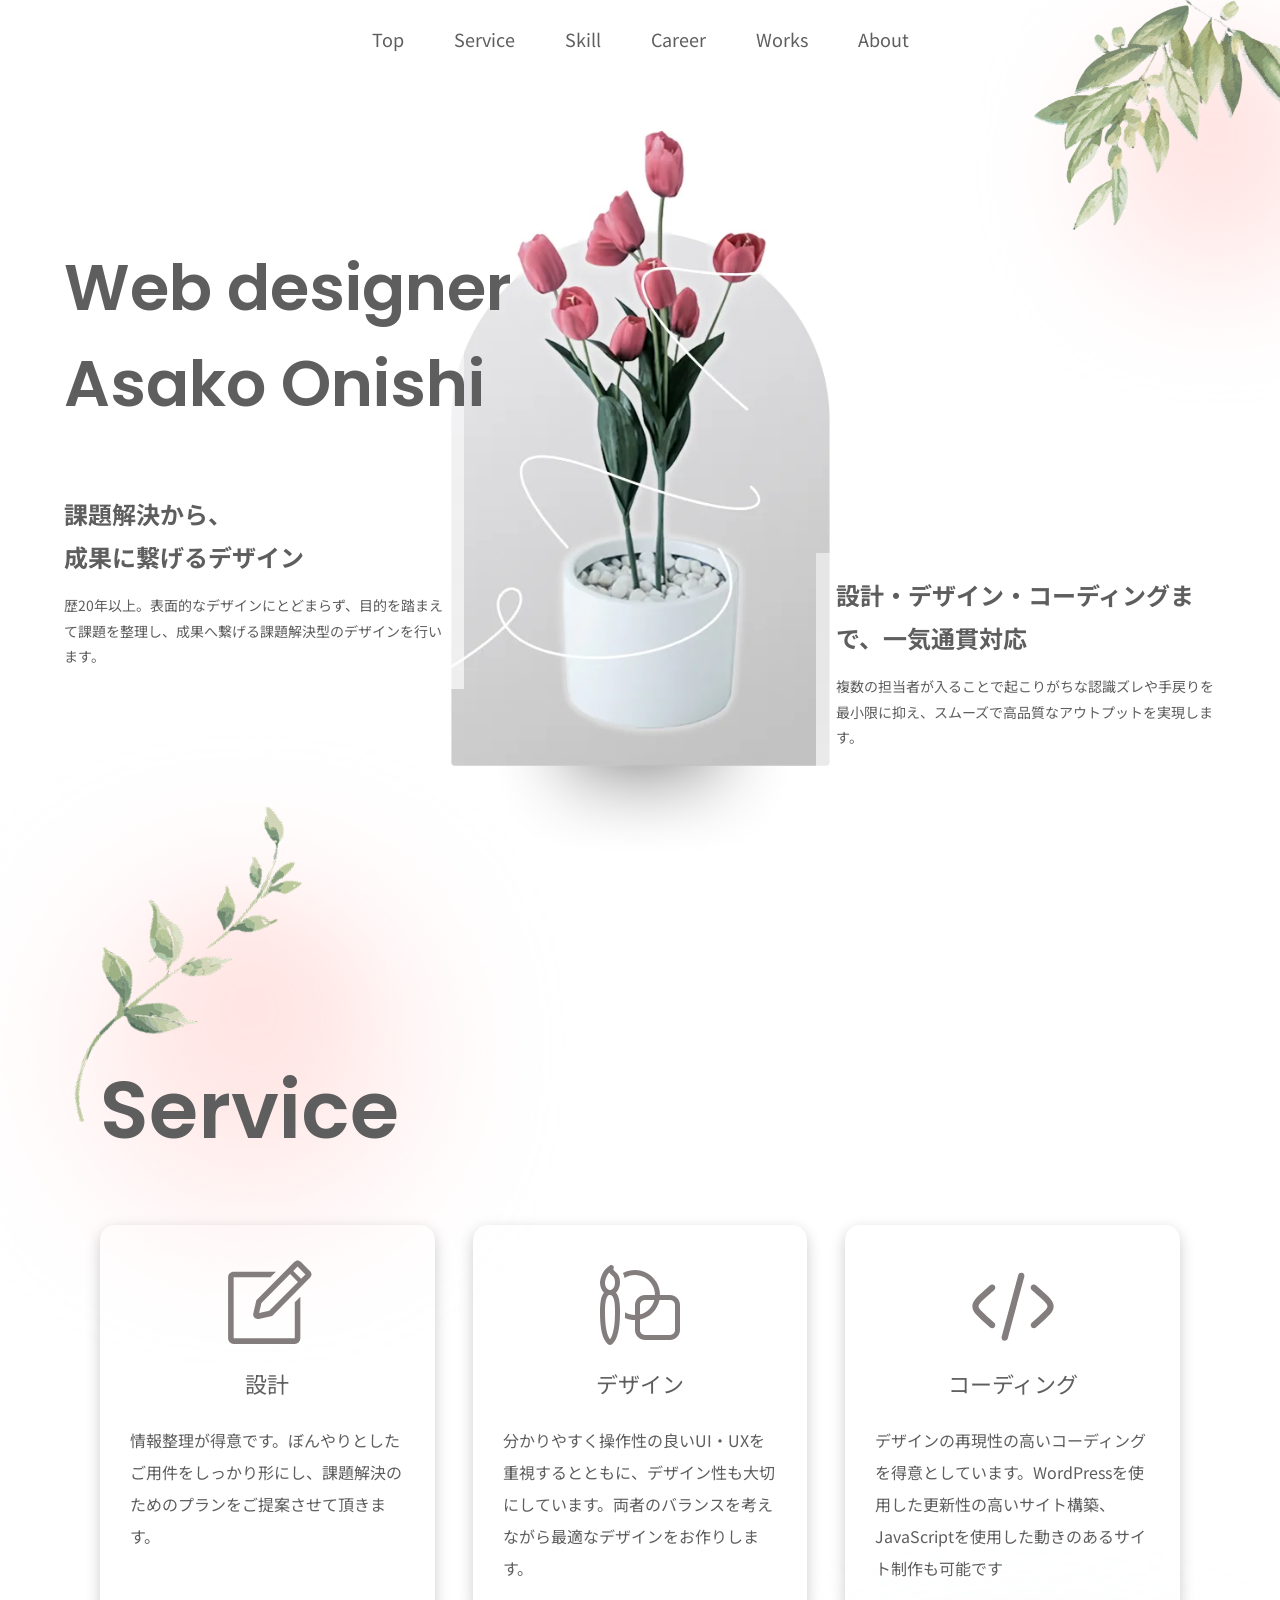
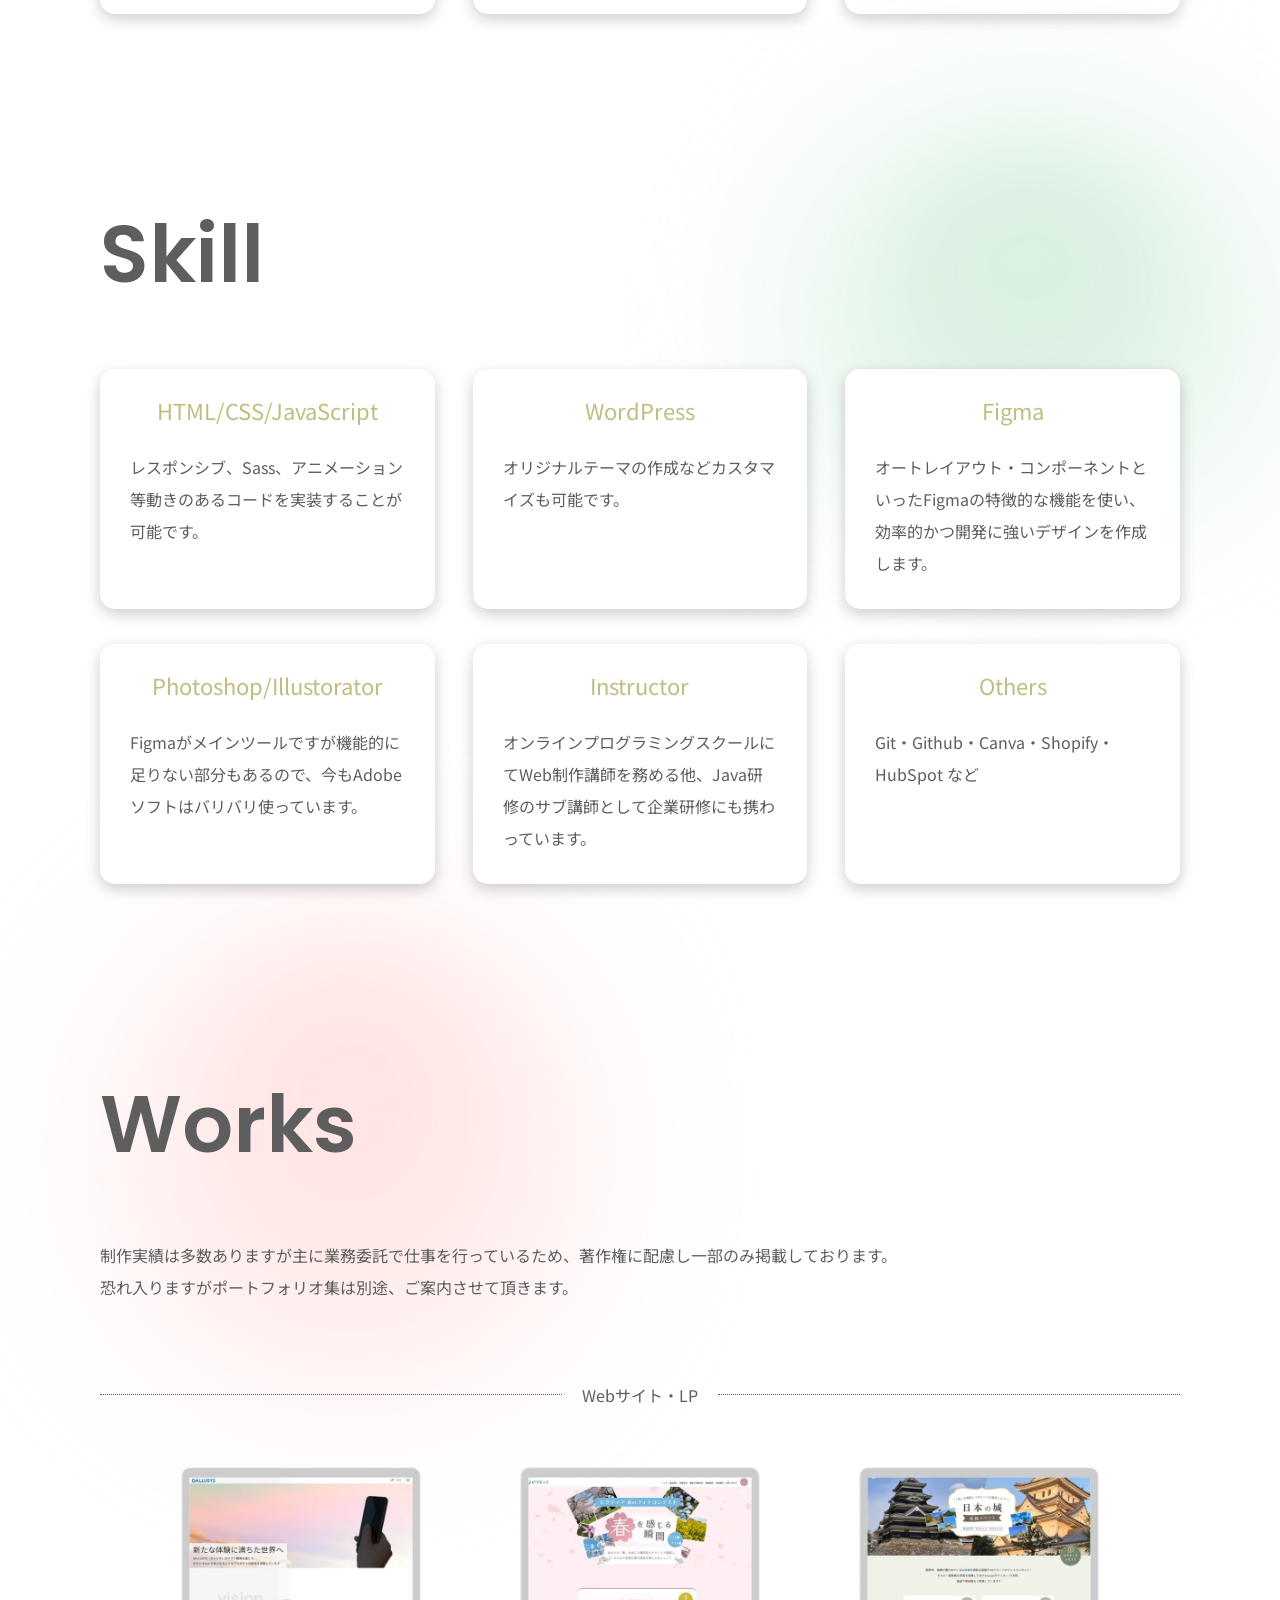
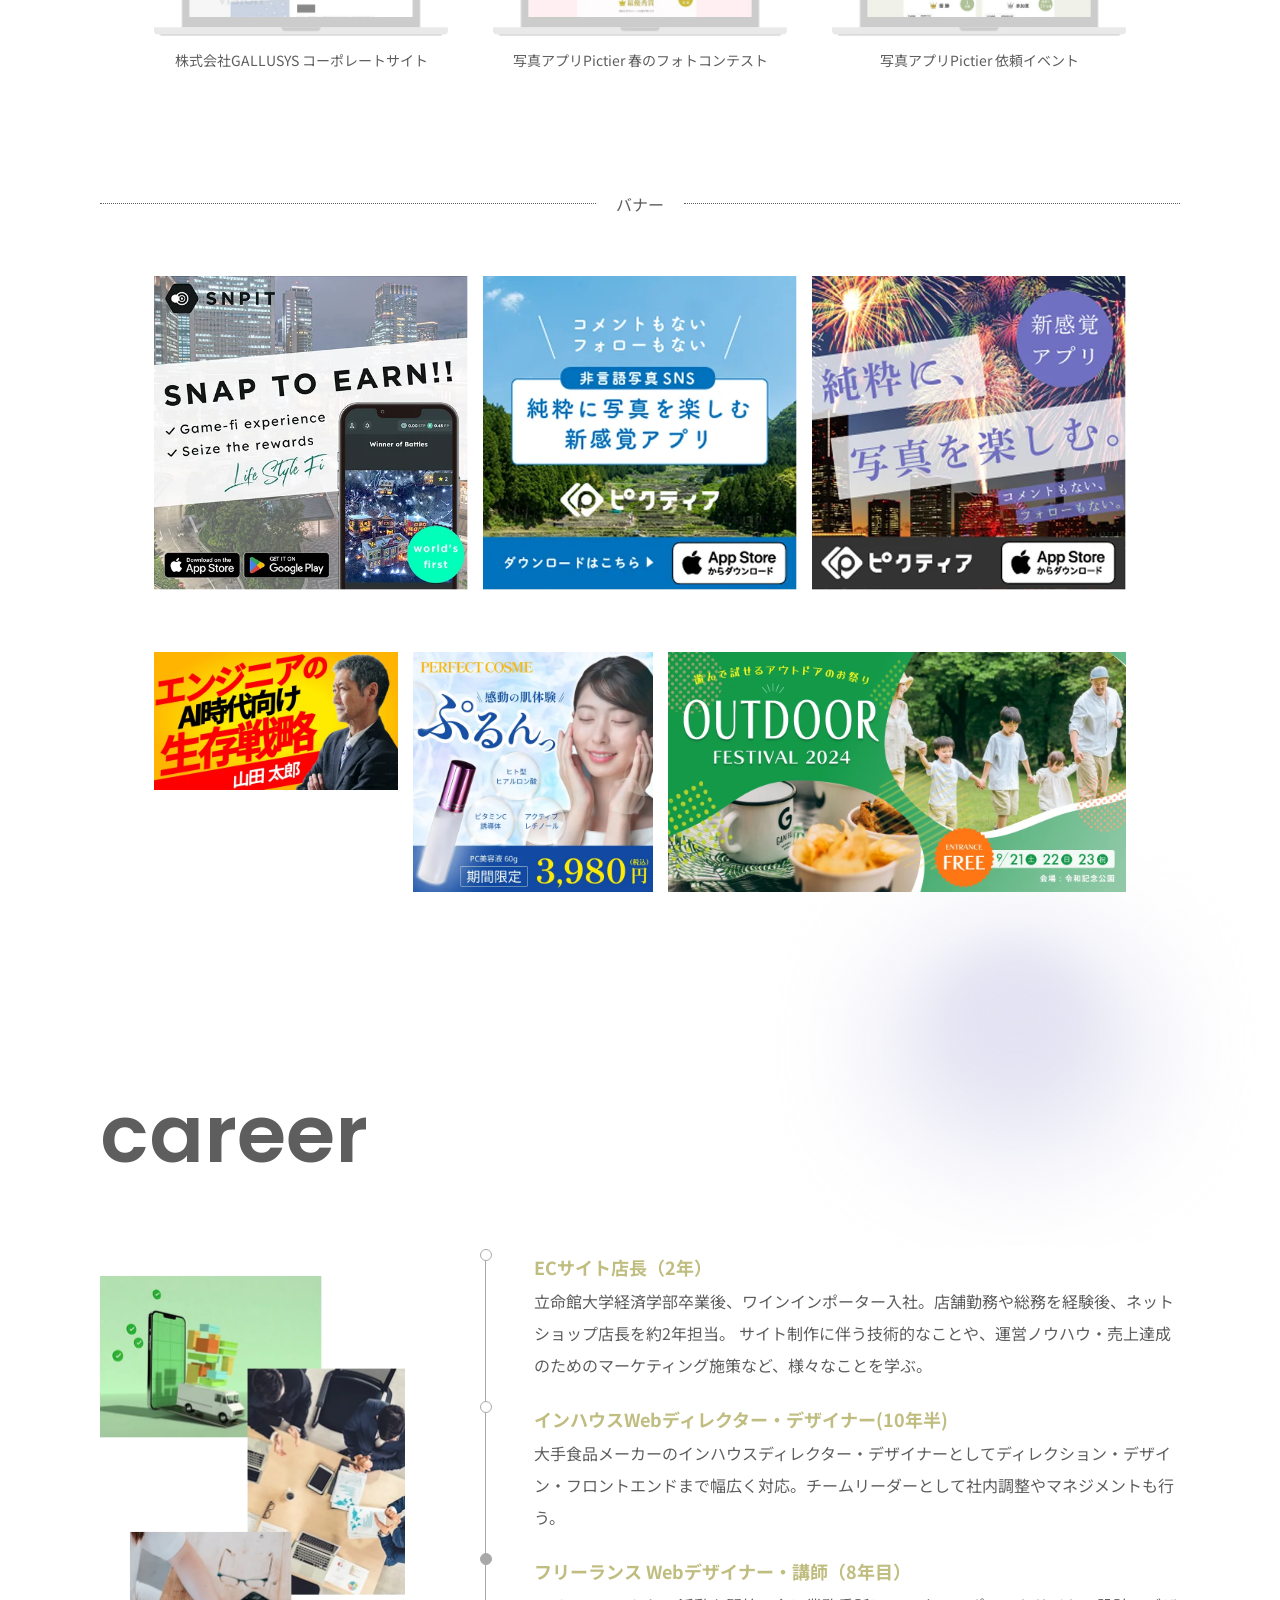
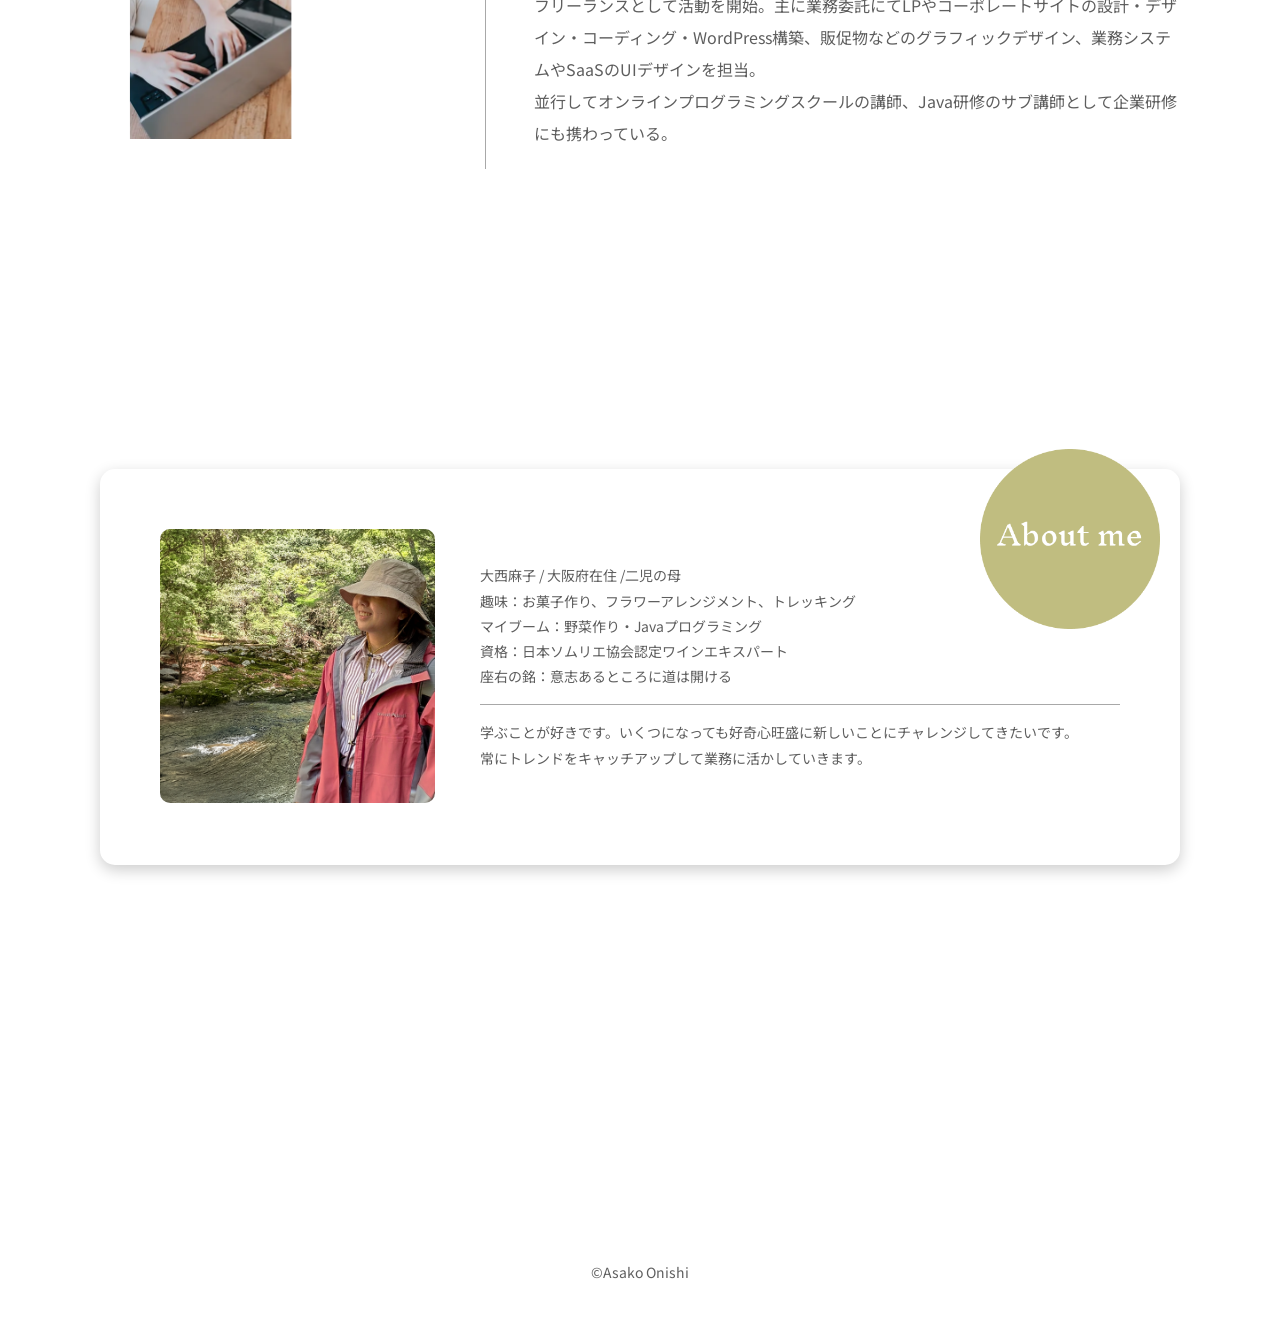
==== commit dc1e1829: "初回コミット" ====
--- a/index.html
+++ b/index.html
@@ -2,174 +2,214 @@
 <html>
 
 <head>
-    <meta charset="UTF-8">
-    <title>Asako Onishi Portfolio</title>
-
-    <!--ビューポート設定-->
-    <meta name="viewport" content="width=device-width, initial-scale=1">
-    <meta description="Web制作歴20年以上の豊富な経験で、お客様の課題をデザインを通して解決致します。">
-    <!--favicon-->
-    <link rel="shortcut icon" href="favicon.ico">
-    <link rel="apple-touch-icon" href="apple-touch-icon.png">
-    <link rel="icon" type="image/png" href="web-app-manifest-192x192.png">
-    <!-- noto Inknut-->
-    <link rel="preconnect" href="https://fonts.googleapis.com">
-    <link rel="preconnect" href="https://fonts.gstatic.com" crossorigin>
-    <link href="https://fonts.googleapis.com/css2?family=Inknut+Antiqua:wght@300;400;500;600;700;800;900&family=Noto+Sans+JP:wght@100..900&display=swap" rel="stylesheet">
-    <!--css-->
-    <link rel="stylesheet" href="css/style.css">
+  <meta charset="UTF-8">
+  <title>Asako Onishi Portfolio</title>
+
+  <!--ビューポート設定-->
+  <meta name="viewport" content="width=device-width, initial-scale=1">
+  <meta description="Web制作歴20年以上の豊富な経験で、お客様の課題をデザインを通して解決致します。">
+  <!--favicon-->
+  <link rel="shortcut icon" href="favicon.ico">
+  <link rel="apple-touch-icon" href="apple-touch-icon.webp">
+  <link rel="icon" type="image/png" href="web-app-manifest-192x192.webp">
+  <!-- noto sans poppins-->
+  <link rel="preconnect" href="https://fonts.googleapis.com">
+  <link rel="preconnect" href="https://fonts.gstatic.com" crossorigin>
+  <link
+    href="https://fonts.googleapis.com/css2?family=Noto+Sans+JP:wght@100..900&family=Noto+Serif+JP:wght@200..900&family=Poppins:ital,wght@0,100;0,200;0,300;0,400;0,500;0,600;0,700;0,800;0,900;1,100;1,200;1,300;1,400;1,500;1,600;1,700;1,800;1,900&display=swap"
+    rel="stylesheet">
+
+  <!--css-->
+  <link rel="stylesheet" href="css/style.css">
 
 </head>
 
 <body>
-  <div id="navMenu">
+  <header id="navMenu">
     <div id="navBtn" class="cp_hmenuac03">
-        <span class="cp_bar"></span>
+      <span class="cp_bar"></span>
     </div>
     <nav>
-        <ul>
-            <li><a href="#service">Service</a></li>
-            <li><a href="#skill">Skill</a></li>
-            <li><a href="#career">Career</a></li>
-            <li><a href="#works">Works</a></li>
-            <li><a href="#about">About</a></li>
-            </li>
-        </ul>
+      <ul>
+        <li><a href="#">Top</a></li>
+        <li><a href="#service">Service</a></li>
+        <li><a href="#skill">Skill</a></li>
+        <li><a href="#career">Career</a></li>
+        <li><a href="#works">Works</a></li>
+        <li><a href="#about">About</a></li>
+        </li>
+      </ul>
     </nav>
-  </div>
-
-    <section class="mv">
-      <div class="inner">
-        <figure><img src="images/logo.png" alt="ロゴ"></figure>
-        <h1 class="ink">Asako Onishi<span>designer / corder / director / instructor</span></h1>
-        <p class="mv__lead">Web制作歴20年以上の豊富な経験で、<br>お客様の課題をデザインを通して<br class="sp">解決致します。</p>
-        <p class="mv__text">企業でのディレクション・マネジメント経験も長く、<br>
-        マーケティングの知見もあることが強みです。</p>
-        <p class="mv__text">設計・デザイン・コーディングまで<br>一気通貫で対応致します。</p>
+  </header>
+  <section class="mv fadein-seq">
+    <div class="mv_inner">
+      <div class="mv_each mv_left">
+        <h1>Web designer<br>Asako Onishi</h1>
+        <h2>課題解決から、<br>成果に繋げるデザイン</h2>
+        <p>歴20年以上。表面的なデザインにとどまらず、目的を踏まえて課題を整理し、成果へ繋げる課題解決型のデザインを行います。</p>
       </div>
-    </section>
-
-    <section class="service" id="service">
-      <h2 class="title-h2">Service</h2>
-      <figure class="logo-move"><img src="images/logo_move.png" alt=""></figure>
-      <div class="inner">
-        <ul class="service-group">
+      <div class="mv_each mv_right">
+        <h2>設計・デザイン・コーディングまで、一気通貫対応</h2>
+        <p> 複数の担当者が入ることで起こりがちな認識ズレや手戻りを最小限に抑え、スムーズで高品質なアウトプットを実現します。</p>
+      </div>
+    </div>
+  </section>
+  <section id="service" class="service box inner">
+    <h2 class="title-h2 fadein-scroll">Service</h2>
+    <ul class="service-group">
+      <li>
+        <figure><img src="images/direction.svg" alt="設計"></figure>
+        <h3>設計</h3>
+        <p class="text-base">情報整理が得意です。ぼんやりとしたご用件をしっかり形にし、課題解決のためのプランをご提案させて頂きます。</p>
+      </li>
+      <li>
+        <figure><img src="images/design.svg" alt="デザイン"></figure>
+        <h3>デザイン</h3>
+        <p class="text-base">
+          分かりやすく操作性の良いUI・UXを重視するとともに、デザイン性も大切にしています。両者のバランスを考えながら最適なデザインをお作りします。</p>
+      </li>
+      <li>
+        <figure><img src="images/code.svg" alt="コーディング"></figure>
+        <h3>コーディング</h3>
+        <p class="text-base">
+          デザインの再現性の高いコーディングを得意としています。WordPressを使用した更新性の高いサイト構築、JavaScriptを使用した動きのあるサイト制作も可能です
+        </p>
+      </li>
+    </ul>
+    </div>
+  </section>
+
+  <section id="skill" class="skill box inner">
+    <h2 class="title-h2 fadein-scroll">Skill</h2>
+    <ul class="skill-group">
+      <li>
+        <h3>HTML/CSS/JavaScript</h3>
+        <p class="text-base">レスポンシブ、Sass、アニメーション等動きのあるコードを実装することが可能です。</p>
+      </li>
+      <li>
+        <h3>WordPress</h3>
+        <p class="text-base">オリジナルテーマの作成などカスタマイズも可能です。</p>
+      </li>
+      <li>
+        <h3>Figma</h3>
+        <p class="text-base">オートレイアウト・コンポーネントといったFigmaの特徴的な機能を使い、効率的かつ開発に強いデザインを作成します。</p>
+      </li>
+      <li>
+        <h3>Photoshop/Illustorator</h3>
+        <p class="text-base">Figmaがメインツールですが機能的に足りない部分もあるので、今もAdobeソフトはバリバリ使っています。</p>
+      </li>
+      <li>
+        <h3>Instructor</h3>
+        <p class="text-base">オンラインプログラミングスクールにてWeb制作講師を務める他、Java研修のサブ講師として企業研修にも携わっています。
+        </p>
+      </li>
+      <li>
+        <h3>Others</h3>
+        <p class="text-base">Git・Github・Canva・Shopify・HubSpot など</p>
+      </li>
+    </ul>
+  </section>
+
+  <section id="works" class="works box inner">
+    <h2 class="title-h2 fadein-scroll">Works</h2>
+    <p class="text-base">
+      制作実績は多数ありますが主に業務委託で仕事を行っているため、著作権に配慮し一部のみ掲載しております。<br>恐れ入りますがポートフォリオ集は別途、ご案内させて頂きます。
+    </p>
+    <h3 class="heading03">Webサイト・LP</h3>
+    <ul class="works-web">
+      <a href="https://gallusys.com/" target="_blank">
+        <li>
+          <figure><img src="images/1.webp" alt="株式会社GALLUSYS コーポレートサイト">
+            <figcaption>株式会社GALLUSYS コーポレートサイト</figcaption>
+          </figure>
+        </li>
+      </a>
+      <a href="https://contest.pictier.com/2026spring/" target="_blank">
+        <li>
+          <figure><img src="images/2.webp" alt="写真アプリPictier 春のフォトコンテスト">
+            <figcaption>写真アプリPictier 春のフォトコンテスト</figcaption>
+          </figure>
+        </li>
+      </a>
+      <a href="https://event.pictier.com/castle/" target="_blank">
+        <li>
+          <figure><img src="images/3.webp" alt="写真アプリPictier 依頼イベント">
+            <figcaption>写真アプリPictier 依頼イベント</figcaption>
+          </figure>
+        </li>
+      </a>
+    </ul>
+    <h3 class="heading03">バナー</h3>
+    <ul>
+      <li><img src="images/banner_snpit.webp" alt="SNPITバナー"></li>
+      <li><img src="images/banner_pictier01.webp" alt="ピクティアバナー"></li>
+      <li><img src="images/banner_pictier02.webp" alt="ピクティアバナー"></li>
+    </ul>
+    <ul>
+      <li><img src="images/simple.webp" alt="バナー（シンプル）"></li>
+      <li><img src="images/rich.webp" alt="バナー（リッチ）"></li>
+      <li><img src="images/cute.webp" alt="バナー（キュート）"></li>
+    </ul>
+  </section>
+
+  <section id="career" class="career box inner">
+    <h2 class="title-h2 fadein-scroll">career</h2>
+    <dl class="career-group">
+      <dt><img src="images/carrer.webp" alt="キャリア"></dt>
+      <dd>
+        <ul class="timeline">
           <li>
-            <figure><img src="images/service01.png" alt=""></figure>
-            <h3>ディレクション</h3>
-            <p class="text-base">設計・情報整理が最も重要だと考えています。<br>
-              ぼんやりとしたご要望も遠慮なくご相談ください。丁寧にヒアリングし、課題解決のためのプランをご提案します。</p>
+            <dl class="text-base">
+              <dt>ECサイト店長（2年）</dt>
+              <dd>立命館大学経済学部卒業後、ワインインポーター入社。店舗勤務や総務を経験後、ネットショップ店長を約2年担当。
+                サイト制作に伴う技術的なことや、運営ノウハウ・売上達成のためのマーケティング施策など、様々なことを学ぶ。</dd>
+            </dl>
           </li>
           <li>
-            <figure><img src="images/service02.png" alt=""></figure>
-            <h3>デザイン</h3>
-            <p class="text-base">UI・UXを意識した、分かりやすく操作性の良いデザインを心がけています。一方で、やはり単純に見栄えの良さ、つまりデザイン性も重要です。両者のバランスを考えながら最適なデザインをお作りします。</p>
+            <dl class="text-base">
+              <dt>インハウスWebディレクター・デザイナー(10年半)</dt>
+              <dd>
+                大手食品メーカーのインハウスディレクター・デザイナーとしてディレクション・デザイン・フロントエンドまで幅広く対応。チームリーダーとして社内調整やマネジメントも行う。
+              </dd>
+            </dl>
           </li>
           <li>
-            <figure><img src="images/service03.png" alt=""></figure>
-            <h3>コーディング</h3>
-            <p class="text-base">デザインの再現性の高いコーディングを得意としています。Wordpressを使用した更新性の高いサイト構築、Javascriptを使用した動きのあるサイト制作も可能です。</p>
+            <dl class="text-base">
+              <dt>フリーランス Webデザイナー・講師（8年目）</dt>
+              <dd>
+                フリーランスとして活動を開始。主に業務委託にてLPやコーポレートサイトの設計・デザイン・コーディング・WordPress構築、販促物などのグラフィックデザイン、業務システムやSaaSのUIデザインを担当。<br>並行してオンラインプログラミングスクールの講師、Java研修のサブ講師として企業研修にも携わっている。
+              </dd>
+            </dl>
           </li>
         </ul>
+      </dd>
+    </dl>
+  </section>
+
+  <section class="about" id="about">
+    <div class="inner">
+      <div class="about-me">
+        <figure class="about-me__logo"><img src="images/aboutme.png" alt="ポートフォリオ画像"></figure>
+        <figure class="about-me__img"><img src="images/about-photo.png" alt="ポートフォリオ画像"></figure>
+        <div class="about-me__textbox">
+          <p>大西麻子 / 大阪府在住 /二児の母</p>
+          <p>趣味：お菓子作り、フラワーアレンジメント、トレッキング</p>
+          <p>マイブーム：野菜作り・Javaプログラミング</p>
+          <p>資格：日本ソムリエ協会認定ワインエキスパート</p>
+          <p>座右の銘：意志あるところに道は開ける</p>
+          <p class="about-text">学ぶことが好きです。いくつになっても好奇心旺盛に新しいことにチャレンジしてきたいです。<br>常にトレンドをキャッチアップして業務に活かしていきます。</p>
+        </div>
       </div>
-    </section>
-
-    <section class="skill" id="skill">
-      <h2 class="title-h2">Skill</h2>
-      <div class="inner">
-        <ul class="skill-group">
-          <li>
-            <h3>HTML/CSS/Javascript</h3>
-            <p class="text-base">レスポンシブ、Sass（BEM記法など）、アニメーション等動きのあるコードを実装することが可能です。</p>
-          </li>
-          <li>
-            <h3>Wordpress</h3>
-            <p class="text-base">更新作業やオリジナルテーマの作成が可能です。</p>
-          </li>
-          <li>
-            <h3>Git/Github</h3>
-            <p class="text-base">バージョン管理にGitを欠かさず使用しています。また、Github 環境での共同開発の経験があります。</p>
-          </li>
-          <li>
-            <h3>Figma</h3>
-            <p class="text-base">オートレイアウト・コンポーネントといったFigma特有の機能を使い効率的かつ共有に適したデザインを作成します。</p>
-          </li>
-          <li>
-            <h3>Illustorator/Phtoshop</h3>
-            <p class="text-base">元はイラレ使いです。Figmaの利用頻度は増えましたが機能的に足りない時もあり、今もAdobeソフトはバリバリ使っています。</p>
-          </li>
-          <li>
-            <h3>Others</h3>
-            <p class="text-base">Shopify・Hubspot 環境での制作経験があります。<br>オンラインプログラミングスクールの講師を務めています。</p>
-          </li>
-        </ul>
-      </div>
-    </section>
-
-    <section class="career" id="career">
-      <h2 class="title-h2">Career</h2>
-      <figure class="logo-move"><img src="images/logo_move.png" alt=""></figure>
-      <div class="inner">
-        <dl class="career-group">
-          <dt><img src="images/carrer.png" alt=""></dt>
-          <dd>
-            <ul class="timeline">
-              <li>
-                <dl class="text-base">
-                <dt>Phase1</dt>
-                <dd>立命館大学経済学部卒業後、ワインインポーター入社。ネットビジネス立ち上げに携わり、ネットショップ店長を約2年担当。  サイト制作に伴う技術的なことや、運営ノウハウ・売上達成のためのイロハなど、様々なことを学ぶ。</dd>
-                </dl>
-                        <span class="border-line"></span>	
-              </li>
-              <li>
-                <dl class="text-base">
-                <dt>Phase2</dt>
-                <dd>Webの専門性を高めるべく転職。大手食品メーカーのインハウスディレクター・デザイナー・コーダーとして約10年半勤務。大規模なサイトリニューアルなど、スケールメリットを生かしたプロジェクトに携わる。出産・育児を機に退職。</dd>
-                </dl>
-                        <span class="border-line"></span>	
-              </li>
-              <li>
-                <dl class="text-base">
-                <dt>Phase3（現在ココ）</dt>
-                <dd>フリーランスとして活動を開始し、現在8年目。主に業務委託にてLPやコーポレートサイトの設計・デザイン・コーディング・WordPress構築、販促物などのグラフィックデザイン、業務システムやSaaSのUIデザインを担当。<br>並行してオンラインプログラミングスクールの講師を務める</dd>
-                </dl>
-                        <span class="border-line"></span>	
-              </li>
-            </ul>
-          </dd>
-        </dl>
-    </div>
-    </section>
-
-    <section class="works" id="works">
-      <h2 class="title-h2">Works</h2>
-      <div class="inner">
-        <p class="text-base">制作実績は多数ありますが主に業務委託で仕事を行っているため、著作権に配慮しこちらへの直接掲載は控えております。<br>恐れ入りますが別途、個別にご案内させて頂きます。</p>
-      </div>
-    </section>
-
-    <section class="about" id="about">
-      <div class="inner">
-        <div class="about-me">
-          <figure class="about-me__logo"><img src="images/aboutme.png" alt=""></figure>
-          <figure class="about-me__img"><img src="images/about.png" alt=""></figure>
-          <div>
-            <p>大西麻子 / 大阪府在住 /二児の母</p>
-            <p>趣味：お菓子作り、フラワーアレンジメント、読書</p>
-            <p>好きな作家：山崎豊子</p>
-            <p>座右の銘：意志あるところに道は開ける</p>
-            <p>資格：日本ソムリエ協会認定ワインエキスパート</p>
-            <p>------<br>学ぶことが好きです。何歳になっても好奇心旺盛に新しいことにチャレンジしてきたい！<br>最新技術に明るく、デニムとシャツの似合うカッコいいおばあちゃんを目指しています。</p>
-          </div>
-        </ｄ>
-      </div>
-    </section>
-
-    <div class="footer">
-      <h6>&copy;Asako Onishi</h6>
-    </div>
-    <!--JS-->
-    <script src="js/script.js"></script>
+    </div>
+  </section>
+
+  <footer class="footer">
+    <h6>&copy;Asako Onishi</h6>
+  </footer>
+
+
+  <!--JS-->
+  <script src="js/script.js"></script>
 </body>
 
 </html>
--- a/css/style.css
+++ b/css/style.css
@@ -119,9 +119,8 @@
 
 body {
   font-family: "Noto Sans JP", sans-serif;
-  color: #5F5F5F;
+  color: #5e5e5e;
   font-size: 1.4rem;
-  background-color: #BCD9CC;
   overflow-x: hidden;
 }
 
@@ -153,7 +152,7 @@
     font-size: 75%;
   }
 }
-@media (min-width: 960px) {
+@media (min-width: 980px) {
   html {
     font-size: 93.75%;
   }
@@ -167,63 +166,136 @@
     display: block;
   }
   .inner {
-    max-width: 1100px;
+    max-width: 1080px;
     margin: auto;
   }
 }
+body {
+  background-image: url(../images/botanical1.png), url(../images/batanical2.png), url(../images/green1.png), url(../images/pink1.png), url(../images/blue1.png);
+  background-repeat: no-repeat, no-repeat, no-repeat, no-repeat, no-repeat;
+  background-position: left -10rem top -10rem, left -10rem top 55rem, right -15rem top 165rem, left -15rem top 350rem, right -15rem top 560rem;
+  background-size: 40rem auto, 35rem auto, 50rem auto, 50rem auto, 50rem auto;
+}
+@media (min-width: 980px) {
+  body {
+    background-position: right -200px top -100px, left -100px top 700px, right -200px top 1500px, left -100px top 2300px, right top 4000px;
+    background-size: 530px auto, 700px auto, 900px auto, 900px auto;
+  }
+}
+
+.poppins-semibold {
+  font-family: "Poppins", sans-serif;
+  font-weight: 600;
+}
+
+.poppins-bold {
+  font-family: "Poppins", sans-serif;
+  font-weight: 700;
+}
+
+.mv_inner {
+  width: 90%;
+  margin: auto;
+}
+@media (min-width: 980px) {
+  .mv_inner {
+    max-width: 1500px;
+    position: relative;
+    height: 750px;
+  }
+}
+
+h1 {
+  font-family: "Poppins", sans-serif;
+  font-weight: 600;
+  font-size: 3.8rem;
+  line-height: 1.5;
+  margin-bottom: 4rem;
+  margin-right: -50%;
+}
+@media (min-width: 980px) {
+  h1 {
+    font-size: 64px;
+  }
+}
+
+.mv {
+  padding: 10rem 0 12rem;
+  background-image: url(../images/mv.webp);
+  background-repeat: no-repeat;
+  background-size: 30rem auto;
+  background-position: right -10rem bottom;
+}
+@media (min-width: 980px) {
+  .mv {
+    padding: 120px 0 100px;
+    background-position: center center;
+    background-size: 380px auto;
+  }
+}
+
+.mv_each {
+  width: 70%;
+  background: linear-gradient(to top, rgba(255, 255, 255, 0.3) 10%, rgba(255, 255, 255, 0) 100%);
+}
+@media (min-width: 980px) {
+  .mv_each {
+    background-color: rgba(255, 255, 255, 0.5);
+    padding-top: 20px;
+  }
+}
+.mv_each h2 {
+  font-size: 1.6rem;
+  line-height: 1.8;
+  margin-bottom: 1rem;
+  font-weight: bold;
+}
+.mv_each p {
+  font-size: 1.2rem;
+  line-height: 1.8;
+  padding-bottom: 3rem;
+}
+@media (min-width: 980px) {
+  .mv_each p {
+    font-size: 14px;
+    padding-bottom: 20px;
+  }
+}
+
+@media (min-width: 980px) {
+  .mv_left {
+    position: absolute;
+    top: 100px;
+    left: 0;
+    max-width: 400px;
+    padding-right: 20px;
+  }
+  .mv_right {
+    position: absolute;
+    bottom: 100px;
+    right: 0;
+    max-width: 400px;
+    padding-left: 20px;
+  }
+}
 .box {
-  width: 80%;
-  height: 5rem;
-  background-color: yellow;
-}
-@media (min-width: 960px) {
+  padding: 5rem 0;
+}
+@media (min-width: 980px) {
   .box {
-    width: 20%;
-  }
-}
-
-.swiper {
-  width: 80%;
-  height: 300px;
-}
-.swiper img {
-  object-fit: cover;
-}
-
-.swiper-button-prev:after {
-  color: red;
-}
-
-#dl_btn {
-  position: fixed;
-  bottom: 0;
-  right: 0;
-  z-index: 10;
-}
-#dl_btn dt {
-  background: yellow;
-}
-#dl_btn dd {
-  background: orange;
-}
-
-.ink {
-  font-family: "Inknut Antiqua", serif;
+    padding: 100px 0;
+  }
 }
 
 .title-h2 {
-  font-size: 4.2rem;
-  text-align: center;
-  font-family: "Inknut Antiqua", serif;
+  font-size: 4.5rem;
+  font-family: "Poppins", sans-serif;
+  font-weight: 600;
   margin-bottom: 5rem;
-  background: linear-gradient(90deg, #55A0B2 0%, #55A0B2 40%, #BEDE56 80%);
-  -webkit-background-clip: text;
-  -webkit-text-fill-color: transparent;
-}
-@media (min-width: 960px) {
+}
+@media (min-width: 980px) {
   .title-h2 {
-    font-size: 70px;
-    margin-bottom: 100px;
+    font-size: 80px;
   }
 }
 
@@ -231,162 +303,9 @@
   line-height: 2;
   font-size: 1.4rem;
 }
-@media (min-width: 960px) {
+@media (min-width: 980px) {
   .text-base {
     font-size: 16px;
-  }
-}
-
-.logo-move {
-  width: 25%;
-  animation: rotate 20s infinite linear;
-}
-@media (min-width: 960px) {
-  .logo-move {
-    width: 200px;
-  }
-}
-
-@keyframes rotate {
-  from {
-    transform: rotate(0deg);
-  }
-  to {
-    transform: rotate(360deg);
-  }
-}
-.mv {
-  padding: 7rem 0 0;
-  background-image: url(../images/pink.png), url(../images/white.png), url(../images/green.png), url(../images/yellow.png);
-  background-repeat: no-repeat, no-repeat, no-repeat, no-repeat;
-  background-position: left top, left 2rem top 7rem, right bottom, right top;
-  background-size: 15rem auto, 30rem auto, 20rem auto, 20rem auto;
-}
-@media (min-width: 960px) {
-  .mv {
-    padding: 150px 0 0;
-    background-position: left top, left 30% top 20%, right bottom, right top;
-    background-size: auto, auto, auto, auto;
-  }
-}
-.mv figure {
-  width: 35%;
-  margin: 0 auto 2rem;
-}
-@media (min-width: 960px) {
-  .mv figure {
-    width: 230px;
-    margin: 0 auto 30px;
-  }
-}
-.mv__text {
-  font-size: 1.4rem;
-  line-height: 2;
-  margin-bottom: 3rem;
-  text-align: center;
-}
-@media (min-width: 960px) {
-  .mv__text {
-    font-size: 20px;
-    margin-bottom: 70px;
-  }
-}
-.mv__lead {
-  font-size: 1.6rem;
-  line-height: 2;
-  margin-bottom: 10rem;
-  text-align: center;
-  position: relative;
-}
-@media (min-width: 960px) {
-  .mv__lead {
-    font-size: 24px;
-    margin-bottom: 150px;
-  }
-}
-.mv__lead::after {
-  content: "";
-  display: inline-block;
-  position: absolute;
-  background-color: rgba(116, 116, 116, 0.4980392157);
-  right: 50%;
-  bottom: -80px;
-  transform: translateX(-50%);
-  width: 1px;
-  height: 50px;
-  animation: scroll 1.5s infinite;
-}
-@media (min-width: 960px) {
-  .mv__lead::after {
-    height: 80px;
-    bottom: -110px;
-  }
-}
-@keyframes scroll {
-  0% {
-    transform: scale(1, 0);
-    transform-origin: 0 0;
-  }
-  50% {
-    transform: scale(1, 1);
-    transform-origin: 0 0;
-  }
-  50.1% {
-    transform: scale(1, 1);
-    transform-origin: 0 100%;
-  }
-  100% {
-    transform: scale(1, 0);
-    transform-origin: 0 100%;
-  }
-}
-
-h1 {
-  text-align: center;
-  color: #55A0B2;
-  text-align: center;
-  font-size: 4rem;
-  margin-bottom: 3rem;
-}
-@media (min-width: 960px) {
-  h1 {
-    font-size: 70px;
-    margin-bottom: 100px;
-  }
-}
-h1 span {
-  display: block;
-  font-size: 1.4rem;
-  margin-top: 2rem;
-}
-@media (min-width: 960px) {
-  h1 span {
-    font-size: 24px;
-    margin-top: 50px;
-  }
-}
-
-.service {
-  padding: 10rem 0 0;
-  position: relative;
-  background-image: url(../images/pink-mini.png), url(../images/yellow-mini.png);
-  background-repeat: no-repeat, no-repeat;
-  background-position: right 10rem top, left bottom 15rem;
-}
-@media (min-width: 960px) {
-  .service {
-    padding: 200px 0 0;
-    background-position: left 100px top 100px, right bottom 100px;
-  }
-}
-.service .logo-move {
-  position: absolute;
-  right: 0;
-  top: 0;
-}
-@media (min-width: 960px) {
-  .service .logo-move {
-    right: 15%;
   }
 }
 
@@ -395,7 +314,7 @@
   flex-direction: column;
   gap: 3rem;
 }
-@media (min-width: 960px) {
+@media (min-width: 980px) {
   .service-group {
     flex-direction: row;
     gap: 0;
@@ -403,31 +322,23 @@
   }
 }
 .service-group li {
-  background: rgb(255, 255, 255);
-  background: linear-gradient(45deg, rgb(255, 255, 255) 10%, rgba(255, 255, 255, 0.2) 50%);
-  box-shadow: 0px 4px 4px 0px rgba(0, 0, 0, 0.2);
-  padding: 4rem 3rem;
-}
-@media (min-width: 960px) {
+  box-shadow: 0px 5px 15px 0px rgba(0, 0, 0, 0.2);
+  padding: 3rem;
+  border-radius: 1rem;
+}
+@media (min-width: 980px) {
   .service-group li {
     width: 31%;
-  }
-  .service-group li:nth-of-type(2) {
-    position: relative;
-    top: 30px;
-  }
-  .service-group li:nth-of-type(3) {
-    position: relative;
-    top: 60px;
+    padding: 30px;
   }
 }
 .service-group figure {
-  width: 30%;
-  margin: 0 auto 3rem;
-}
-@media (min-width: 960px) {
+  width: 25%;
+  margin: 0 auto 1rem;
+}
+@media (min-width: 980px) {
   .service-group figure {
-    width: 120px;
+    width: 100px;
   }
 }
 .service-group h3 {
@@ -435,22 +346,9 @@
   font-size: 2rem;
   margin-bottom: 2rem;
 }
-@media (min-width: 960px) {
+@media (min-width: 980px) {
   .service-group h3 {
-    font-size: 24px;
-  }
-}
-
-.skill {
-  padding: 10rem 0 5rem;
-  background-image: url(../images/pink-mini.png), url(../images/green-mini.png);
-  background-repeat: no-repeat, no-repeat;
-  background-position: right 10rem top 20rem, left bottom 15rem;
-}
-@media (min-width: 960px) {
-  .skill {
-    padding: 260px 0 160px;
-    background-position: left 400px top 350px, right 100px bottom 50px;
+    font-size: 22px;
   }
 }
 
@@ -459,7 +357,7 @@
   flex-direction: column;
   gap: 3rem;
 }
-@media (min-width: 960px) {
+@media (min-width: 980px) {
   .skill-group {
     flex-wrap: wrap;
     flex-direction: row;
@@ -469,53 +367,115 @@
 }
 .skill-group li {
   background: rgb(255, 255, 255);
-  background: linear-gradient(45deg, rgb(255, 255, 255) 10%, rgba(255, 255, 255, 0.2) 50%);
-  box-shadow: 0px 4px 4px 0px rgba(0, 0, 0, 0.2);
-  padding: 4rem 3rem;
-}
-@media (min-width: 960px) {
+  box-shadow: 0px 5px 15px 0px rgba(0, 0, 0, 0.2);
+  padding: 3rem 2rem;
+  border-radius: 1rem;
+}
+@media (min-width: 980px) {
   .skill-group li {
     width: 31%;
+    padding: 30px;
   }
 }
 .skill-group h3 {
   text-align: center;
-  color: #55A0B2;
   font-size: 2rem;
   margin-bottom: 2rem;
-}
-@media (min-width: 960px) {
+  color: #C0BD80;
+}
+@media (min-width: 980px) {
   .skill-group h3 {
-    font-size: 20px;
-  }
-}
-
-.career {
-  padding: 10rem 0 0;
+    font-size: 22px;
+  }
+}
+
+.works {
+  padding: 5rem 0;
   position: relative;
-  background-image: url(../images/green.png);
-  background-repeat: no-repeat;
-  background-position: right bottom;
-  background-size: 80% auto;
-}
-@media (min-width: 960px) {
-  .career {
-    background-size: auto auto;
-  }
-}
-@media (min-width: 960px) {
-  .career {
-    padding: 200px 0 0;
-  }
-}
-.career .logo-move {
+}
+@media (min-width: 980px) {
+  .works {
+    padding: 100px 0;
+  }
+}
+.works .logo-move {
   position: absolute;
   left: 0;
   top: 0;
 }
-@media (min-width: 960px) {
-  .career .logo-move {
+@media (min-width: 980px) {
+  .works .logo-move {
     left: 15%;
+  }
+}
+.works .text-base {
+  top: 0;
+}
+@media (min-width: 980px) {
+  .works .text-base {
+    padding-bottom: 30px;
+  }
+}
+.works ul {
+  width: 80%;
+  margin: 3rem auto 0;
+  display: flex;
+  flex-direction: column;
+  gap: 1rem;
+}
+@media (min-width: 980px) {
+  .works ul {
+    flex-direction: row;
+    width: 90%;
+    margin-top: 60px;
+  }
+}
+
+.heading03 {
+  display: flex;
+  align-items: center;
+  line-height: 1.5;
+  text-align: center;
+  padding: 3rem 0 0;
+}
+@media (min-width: 980px) {
+  .heading03 {
+    padding: 50px 0 0;
+    font-size: 16px;
+  }
+}
+.heading03::before, .heading03::after {
+  content: "";
+  height: 1px;
+  border-top: 1.5px dotted #5e5e5e;
+  flex-grow: 1;
+}
+.heading03::before {
+  margin-right: 20px;
+}
+.heading03::after {
+  margin-left: 20px;
+}
+
+.works-web {
+  display: flex;
+  flex-direction: column;
+  gap: 3rem !important;
+  margin-bottom: 5rem !important;
+}
+.works-web a {
+  display: block;
+}
+.works-web li {
+  text-align: center;
+}
+.works-web figcaption {
+  font-size: 1.2rem;
+  padding-top: 1rem;
+}
+@media (min-width: 980px) {
+  .works-web figcaption {
+    font-size: 14px;
   }
 }
 
@@ -524,7 +484,7 @@
   flex-direction: column;
   gap: 3rem;
 }
-@media (min-width: 960px) {
+@media (min-width: 980px) {
   .career-group {
     flex-direction: row;
     gap: 80px;
@@ -535,79 +495,48 @@
   margin: auto;
 }
 
-/*タイムラインの設定*/
 .timeline li {
   position: relative;
   list-style: none;
   padding: 0 0 20px 0;
-}
-
-.timeline dl {
-  margin: 0 0 20px 3em;
-}
-.timeline dt {
-  color: #55A0B2;
-  width: auto;
-}
-
-.border-line {
-  position: absolute;
-  left: 0.4em;
-  top: 0;
-  width: 1px;
-  height: 0;
-  background: #5F5F5F;
-}
-@media (min-width: 960px) {
-  .border-line {
-    left: 0.2em;
-  }
-}
-
+  border-left: solid 1px #a8a8a8;
+}
 .timeline li::after {
   content: "";
   position: absolute;
   top: 0;
-  left: 0;
+  left: -6px;
   width: 10px;
   height: 10px;
-  background: #5F5F5F;
+  background: #a8a8a8;
   border-radius: 50%;
-}
-
-.works {
-  padding: 10rem 0 0;
+  background: #fff;
+  border: 1px solid #a8a8a8;
+}
+.timeline li:last-child::after {
+  background: #a8a8a8;
+}
+
+.timeline dl {
+  margin: 0 0 0 3em;
+}
+.timeline dt {
+  color: #C0BD80;
+  width: auto;
+  font-weight: bold;
+  font-size: 1.6rem;
+}
+@media (min-width: 980px) {
+  .timeline dt {
+    font-size: 18px;
+  }
+}
+
+.about {
+  padding: 10rem 0;
   position: relative;
 }
-@media (min-width: 960px) {
-  .works {
-    padding: 200px 0 0;
-  }
-}
-.works .logo-move {
-  position: absolute;
-  left: 0;
-  top: 0;
-}
-@media (min-width: 960px) {
-  .works .logo-move {
-    left: 15%;
-  }
-}
-.works .text-base {
-  top: 0;
-}
-@media (min-width: 960px) {
-  .works .text-base {
-    text-align: center;
-  }
-}
-
-.about {
-  padding: 12rem 0;
-  position: relative;
-}
-@media (min-width: 960px) {
+@media (min-width: 980px) {
   .about {
     padding: 200px 0;
   }
@@ -617,13 +546,12 @@
   display: flex;
   flex-direction: column;
   gap: 3rem;
-  background: rgb(255, 255, 255);
-  background: linear-gradient(45deg, rgb(255, 255, 255) 10%, rgba(255, 255, 255, 0.2) 50%);
-  box-shadow: 0px 4px 4px 0px rgba(0, 0, 0, 0.2);
+  box-shadow: 0px 5px 15px 0px rgba(0, 0, 0, 0.2);
   padding: 6rem 3rem 3rem;
   position: relative;
-}
-@media (min-width: 960px) {
+  border-radius: 1rem;
+}
+@media (min-width: 980px) {
   .about-me {
     flex-direction: row;
     padding: 60px;
@@ -636,41 +564,49 @@
   width: 30%;
   right: 1rem;
 }
-@media (min-width: 960px) {
+@media (min-width: 980px) {
   .about-me__logo {
-    width: 200px;
+    width: 180px;
     right: 20px;
-    top: 20px;
+    top: -20px;
   }
 }
 .about-me__img {
   width: 60%;
   margin: auto;
 }
-@media (min-width: 960px) {
+@media (min-width: 980px) {
   .about-me__img {
     width: 30%;
   }
 }
+@media (min-width: 980px) {
+  .about-me__textbox {
+    width: 70%;
+  }
+}
+.about-me .about-me__img img {
+  border-radius: 10px;
+}
+.about-me .about-text {
+  border-top: solid 1px #a8a8a8;
+  padding-top: 1rem;
+  margin-top: 1rem;
+}
 .about-me p {
-  line-height: 1.5;
-  padding-bottom: 1rem;
-  font-size: 1.4rem;
-}
-@media (min-width: 960px) {
+  line-height: 1.8;
+  font-size: 1.2rem;
+}
+@media (min-width: 980px) {
   .about-me p {
-    font-size: 16px;
+    font-size: 14px;
   }
 }
 
 .footer {
   padding: 10rem 0 5rem;
-  background-image: url(../images/yellow-footer.png), url(../images/pink-footer.png);
-  background-repeat: no-repeat, no-repeat;
-  background-position: left bottom, right bottom;
-  background-size: 70% auto, 60% auto;
-}
-@media (min-width: 960px) {
+}
+@media (min-width: 980px) {
   .footer {
     padding: 200px 0 50px;
     background-size: 60% auto, 25% auto;
@@ -679,12 +615,22 @@
 .footer h6 {
   text-align: center;
   font-size: 1.4rem;
+}
+@media (min-width: 980px) {
+  .footer h6 {
+    font-size: 14px;
+  }
 }
 
 /***ハンバーガーここから***/
 #navBtn {
   position: fixed;
   z-index: 1000;
+}
+@media (min-width: 980px) {
+  #navBtn {
+    display: none;
+  }
 }
 
 .cp_hmenuac03 .cp_bar,
@@ -695,7 +641,7 @@
   height: 2px;
   content: "";
   transition: all 0.2s ease-in-out;
-  background: #55A0B2;
+  background: #C0BD80;
 }
 
 .cp_hmenuac03 .cp_bar {
@@ -728,7 +674,7 @@
   display: block;
   width: 100vw;
   height: 100vh;
-  background: #55A0B2;
+  background: #C0BD80;
   background-repeat: no-repeat, no-repeat;
   background-size: 40%, 40%;
   background-position: left top, right bottom;
@@ -740,7 +686,7 @@
   width: 100%;
   height: 100%;
   padding: 0;
-  color: #5F5F5F;
+  color: #5e5e5e;
   display: flex;
   justify-content: center;
   align-items: center;
@@ -750,6 +696,13 @@
 
 #navMenu nav ul {
   display: none;
+}
+@media (min-width: 980px) {
+  #navMenu nav ul {
+    display: flex;
+    justify-content: center;
+    gap: 50px;
+  }
 }
 
 #navMenu nav ul li {
@@ -760,9 +713,22 @@
   font-size: 1.4rem;
   padding: 1rem 0;
 }
+@media (min-width: 980px) {
+  #navMenu nav ul li {
+    width: auto;
+    margin: 0;
+    font-size: 18px;
+    padding: 30px 0;
+  }
+}
 #navMenu nav ul li:last-of-type {
   padding-top: 1rem;
 }
+@media (min-width: 980px) {
+  #navMenu nav ul li:last-of-type {
+    padding-top: 30px;
+  }
+}
 #navMenu nav ul li:last-of-type img {
   width: 50%;
 }
@@ -772,7 +738,6 @@
 }
 
 #navMenu nav ul li a {
-  color: inherit;
   display: block;
   transition: 0.3s;
 }
@@ -797,5 +762,50 @@
 }
 
 /***ハンバーガーここまで***/
+/***アニメーション***/
+.fadein-seq .mv_each > * {
+  opacity: 0;
+  transform: translateY(20px);
+  animation: fadeUp 0.8s ease forwards;
+}
+
+/* 左側（mv_left）順番に */
+.fadein-seq .mv_left > *:nth-child(1) {
+  animation-delay: 0.2s;
+}
+
+.fadein-seq .mv_left > *:nth-child(2) {
+  animation-delay: 0.5s;
+}
+
+.fadein-seq .mv_left > *:nth-child(3) {
+  animation-delay: 0.8s;
+}
+
+/* 右側（mv_right）も順番に */
+.fadein-seq .mv_right > *:nth-child(1) {
+  animation-delay: 1.1s;
+}
+
+.fadein-seq .mv_right > *:nth-child(2) {
+  animation-delay: 1.4s;
+}
+
+@keyframes fadeUp {
+  to {
+    opacity: 1;
+    transform: translateY(0);
+  }
+}
+.fadein-scroll {
+  opacity: 0;
+  transform: translateY(20px);
+  transition: opacity 0.8s ease, transform 0.8s ease;
+}
+
+.fadein-scroll.show {
+  opacity: 1;
+  transform: translateY(0);
+}
 
 /*# sourceMappingURL=style.css.map */
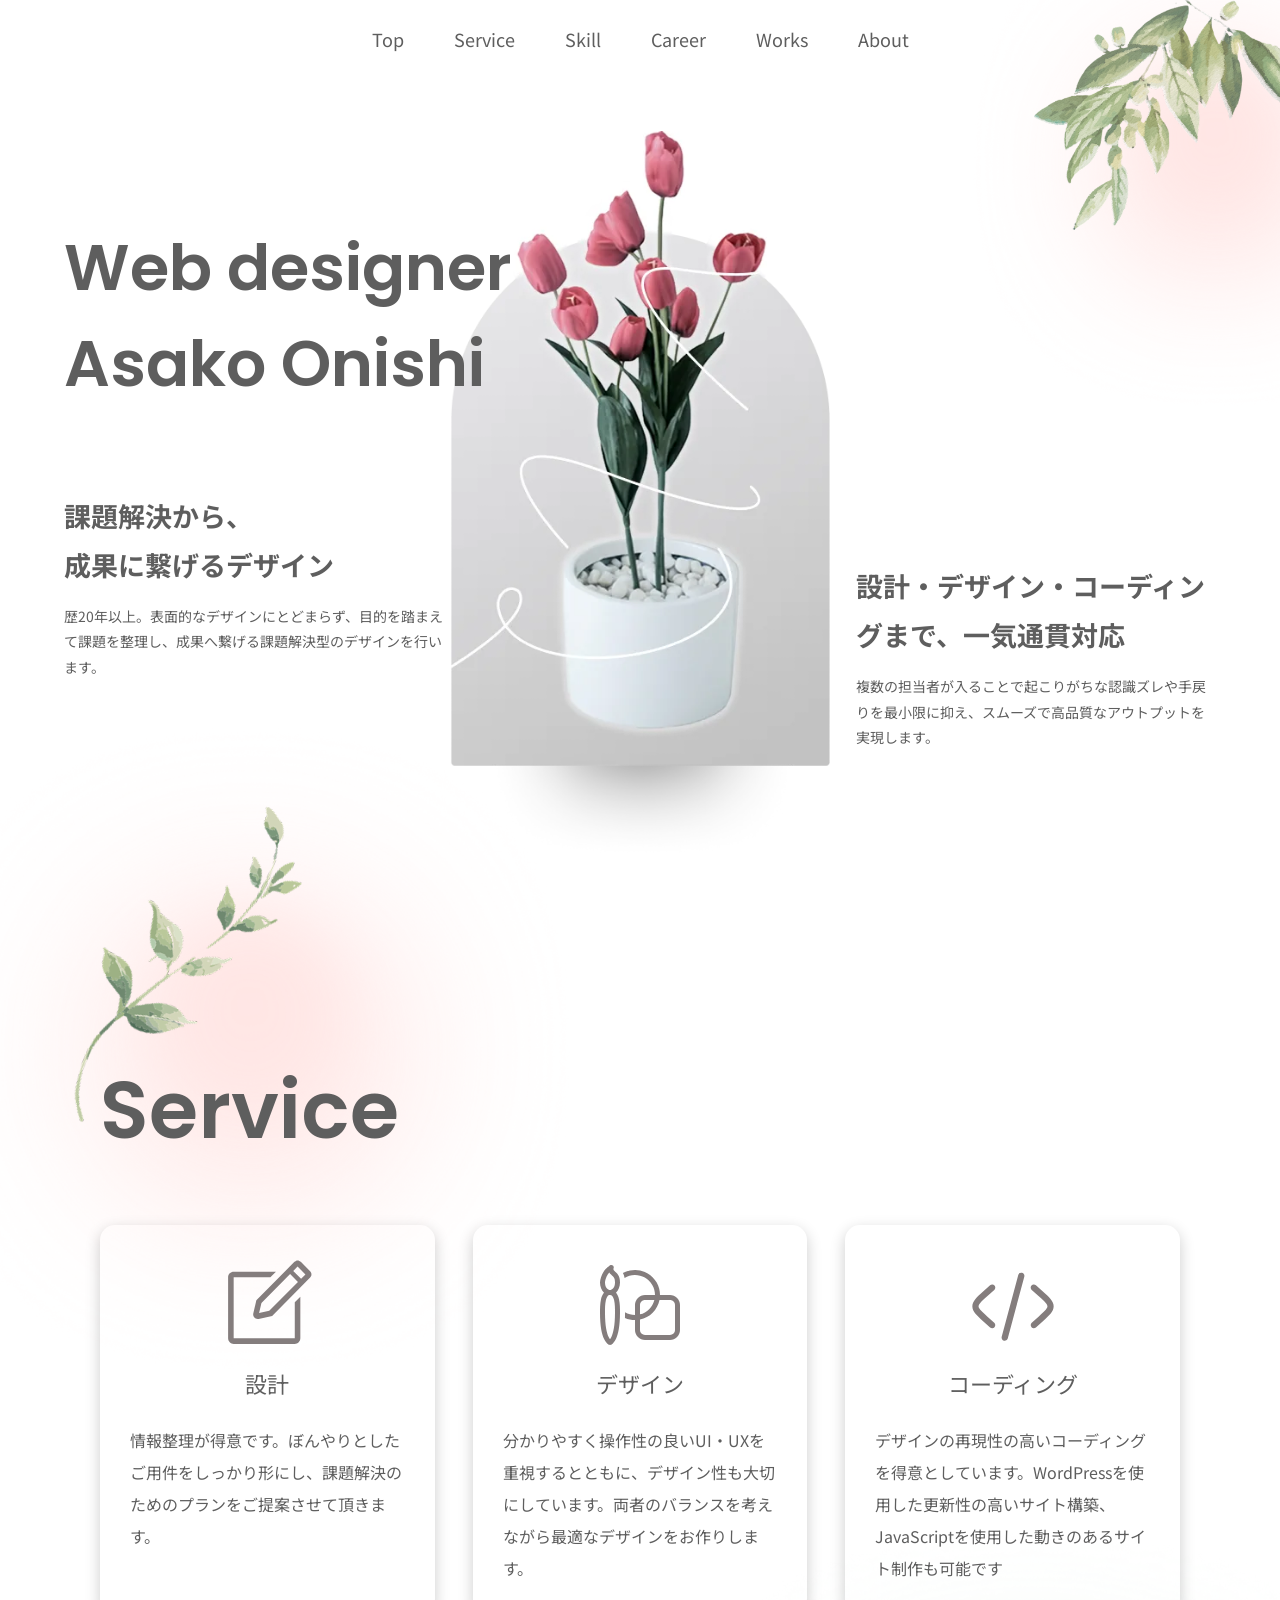
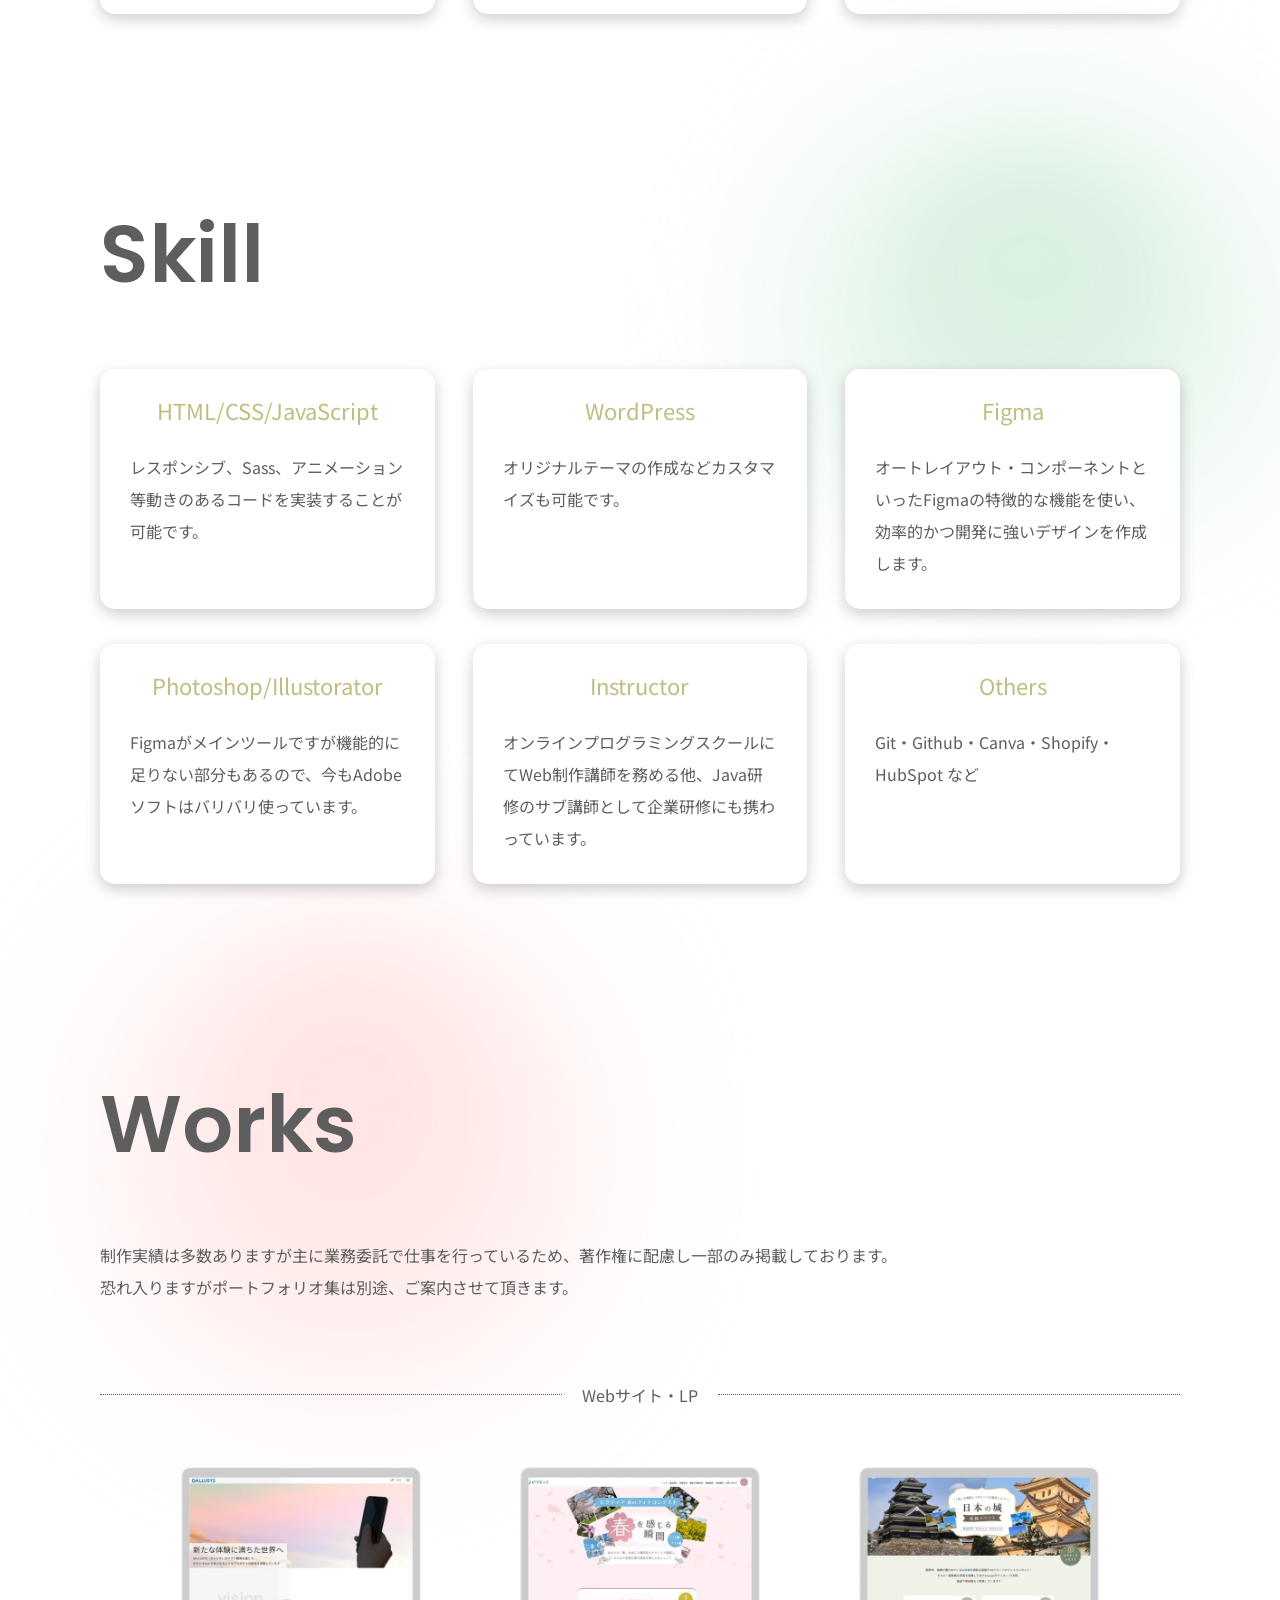
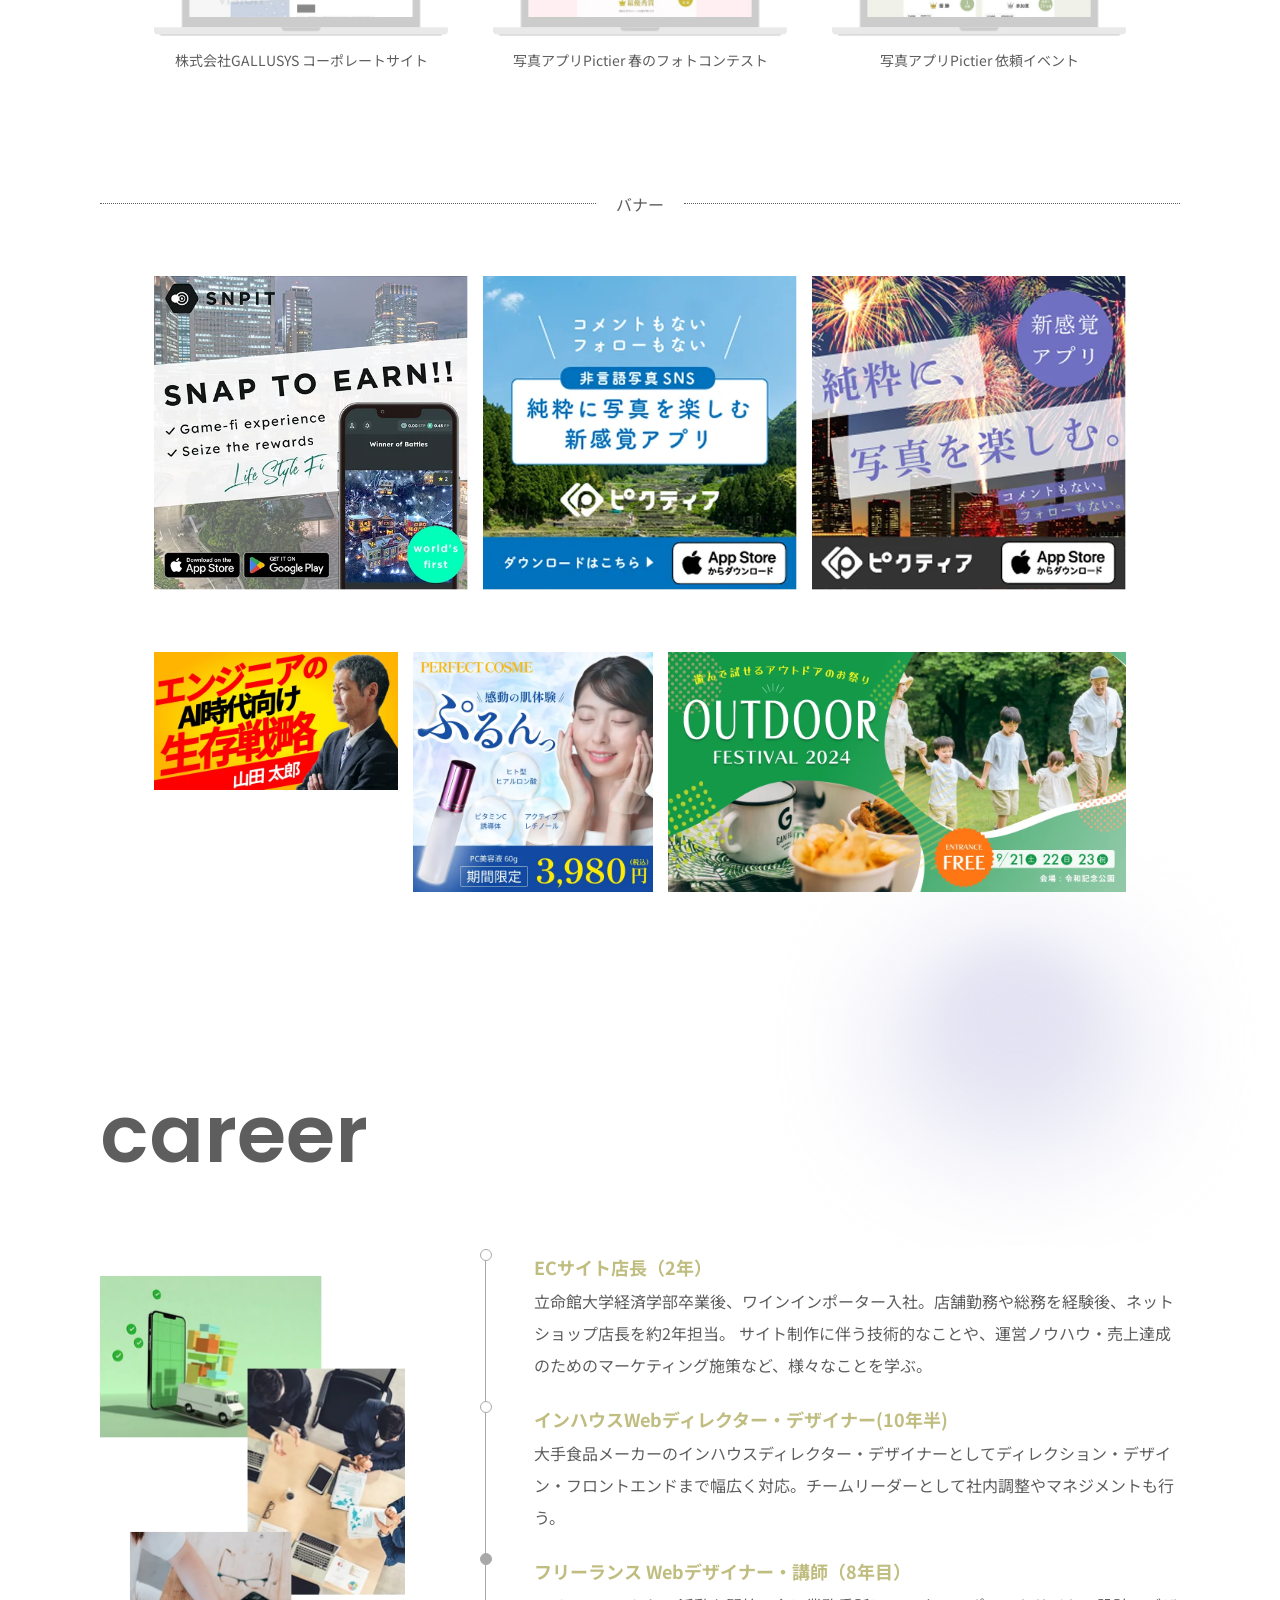
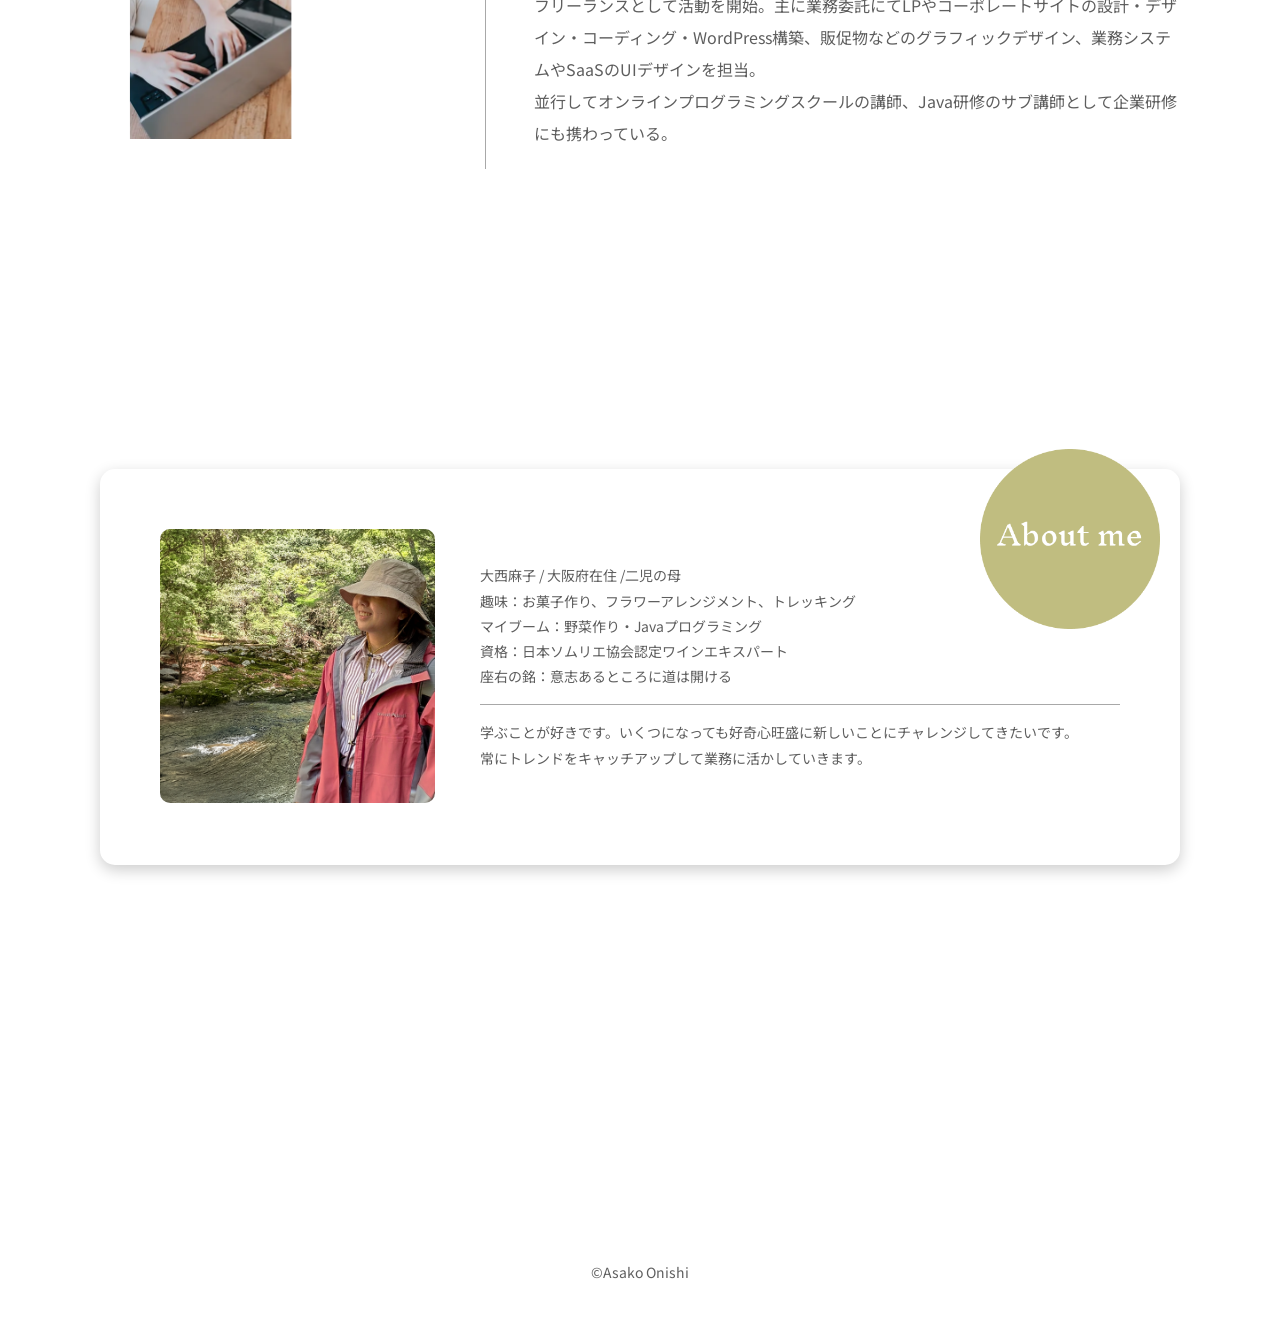
==== commit 4a2b67d1: "白背景調整" ====
--- a/index.html
+++ b/index.html
@@ -45,12 +45,16 @@
     <div class="mv_inner">
       <div class="mv_each mv_left">
         <h1>Web designer<br>Asako Onishi</h1>
-        <h2>課題解決から、<br>成果に繋げるデザイン</h2>
-        <p>歴20年以上。表面的なデザインにとどまらず、目的を踏まえて課題を整理し、成果へ繋げる課題解決型のデザインを行います。</p>
+        <div class="white">
+          <h2>課題解決から、<br>成果に繋げるデザイン</h2>
+          <p>歴20年以上。表面的なデザインにとどまらず、目的を踏まえて課題を整理し、成果へ繋げる課題解決型のデザインを行います。</p>
+        </div>
       </div>
       <div class="mv_each mv_right">
-        <h2>設計・デザイン・コーディングまで、一気通貫対応</h2>
-        <p> 複数の担当者が入ることで起こりがちな認識ズレや手戻りを最小限に抑え、スムーズで高品質なアウトプットを実現します。</p>
+        <div class="white white_left">
+          <h2>設計・デザイン・コーディングまで、一気通貫対応</h2>
+          <p> 複数の担当者が入ることで起こりがちな認識ズレや手戻りを最小限に抑え、スムーズで高品質なアウトプットを実現します。</p>
+        </div>
       </div>
     </div>
   </section>
--- a/css/style.css
+++ b/css/style.css
@@ -208,7 +208,7 @@
 h1 {
   font-family: "Poppins", sans-serif;
   font-weight: 600;
-  font-size: 3.8rem;
+  font-size: 4rem;
   line-height: 1.5;
   margin-bottom: 4rem;
   margin-right: -50%;
@@ -234,26 +234,37 @@
   }
 }
 
+.white {
+  background-color: rgba(255, 255, 255, 0.5);
+  padding: 1.5rem 1.5rem 1.5rem 0;
+}
+@media (min-width: 980px) {
+  .white {
+    background-color: rgba(255, 255, 255, 0.5);
+    padding: 0;
+    padding-top: 20px;
+  }
+}
+
+@media (min-width: 980px) {
+  .white.white_left {
+    padding-left: 20px;
+  }
+}
+
 .mv_each {
   width: 70%;
-  background: linear-gradient(to top, rgba(255, 255, 255, 0.3) 10%, rgba(255, 255, 255, 0) 100%);
-}
-@media (min-width: 980px) {
-  .mv_each {
-    background-color: rgba(255, 255, 255, 0.5);
-    padding-top: 20px;
-  }
 }
 .mv_each h2 {
-  font-size: 1.6rem;
+  font-size: 1.8rem;
   line-height: 1.8;
   margin-bottom: 1rem;
   font-weight: bold;
 }
 .mv_each p {
-  font-size: 1.2rem;
+  font-size: 1.4rem;
   line-height: 1.8;
-  padding-bottom: 3rem;
+  padding: 0;
 }
 @media (min-width: 980px) {
   .mv_each p {
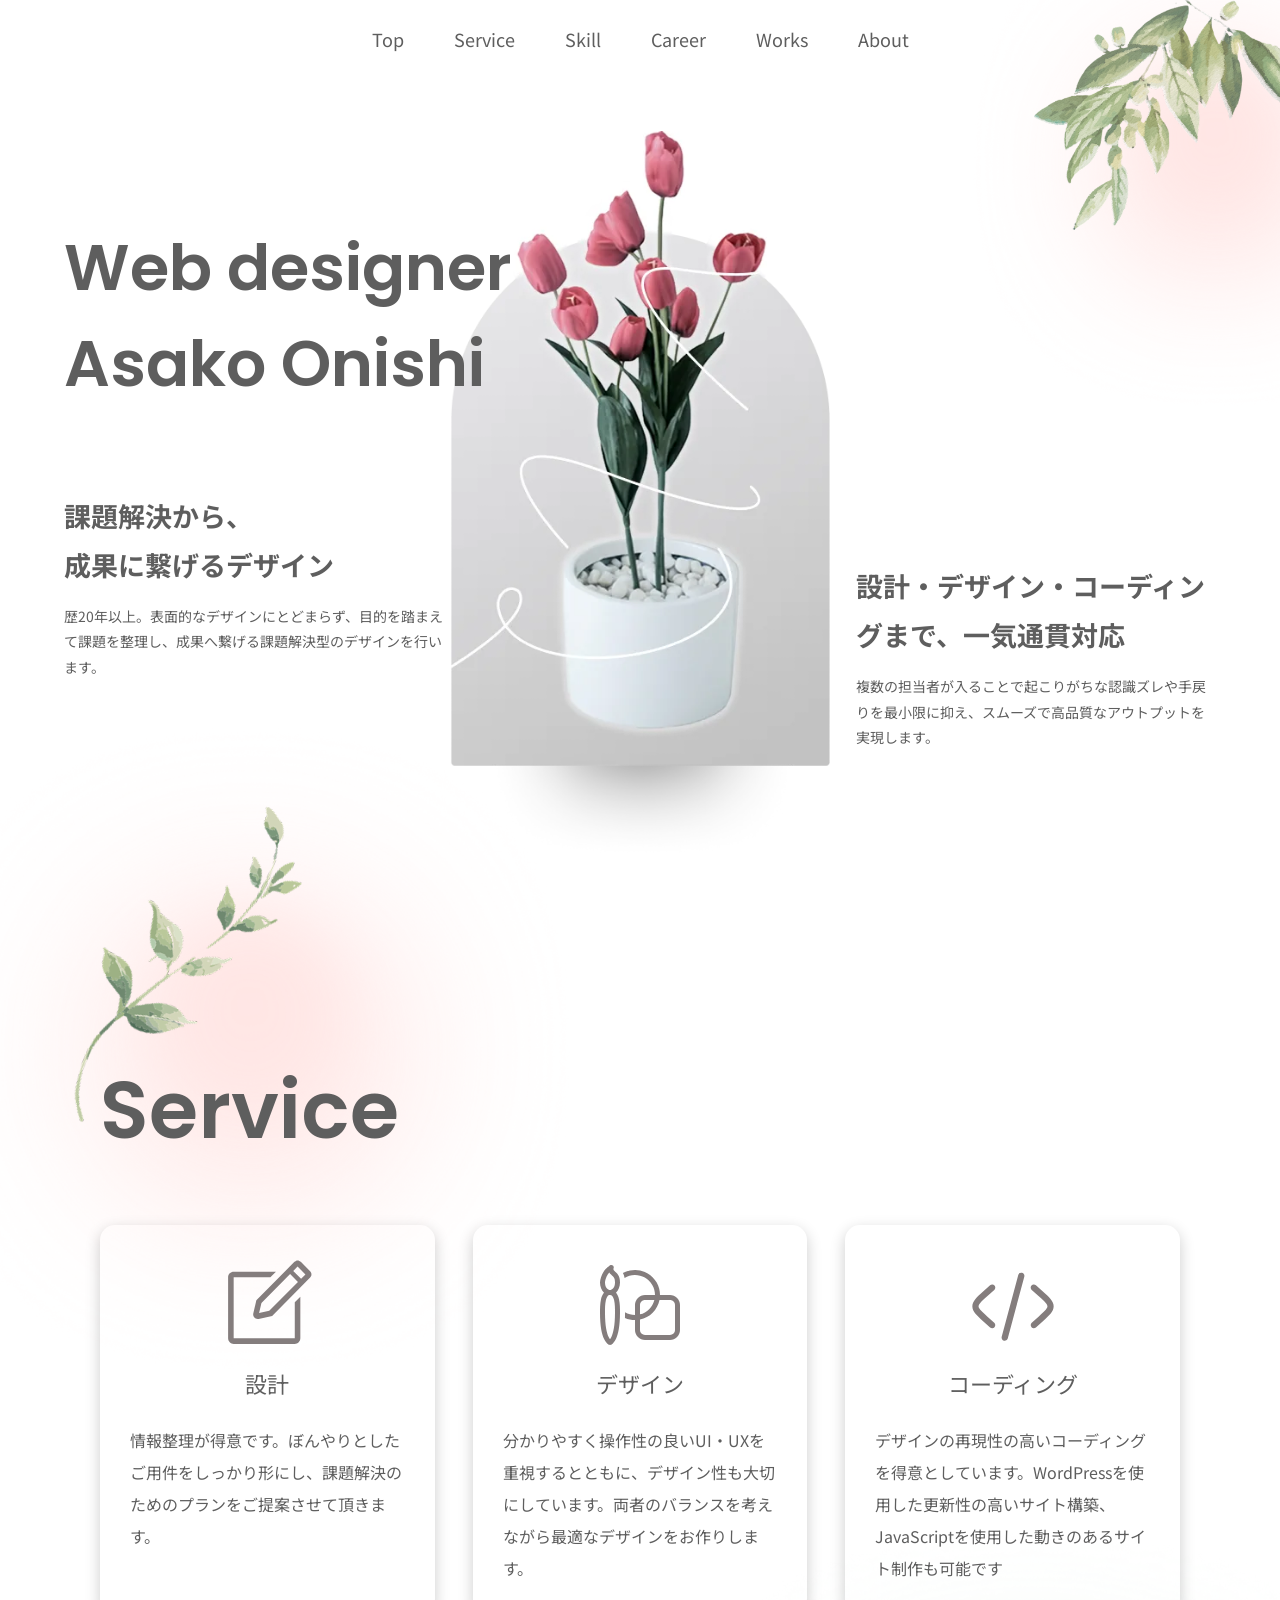
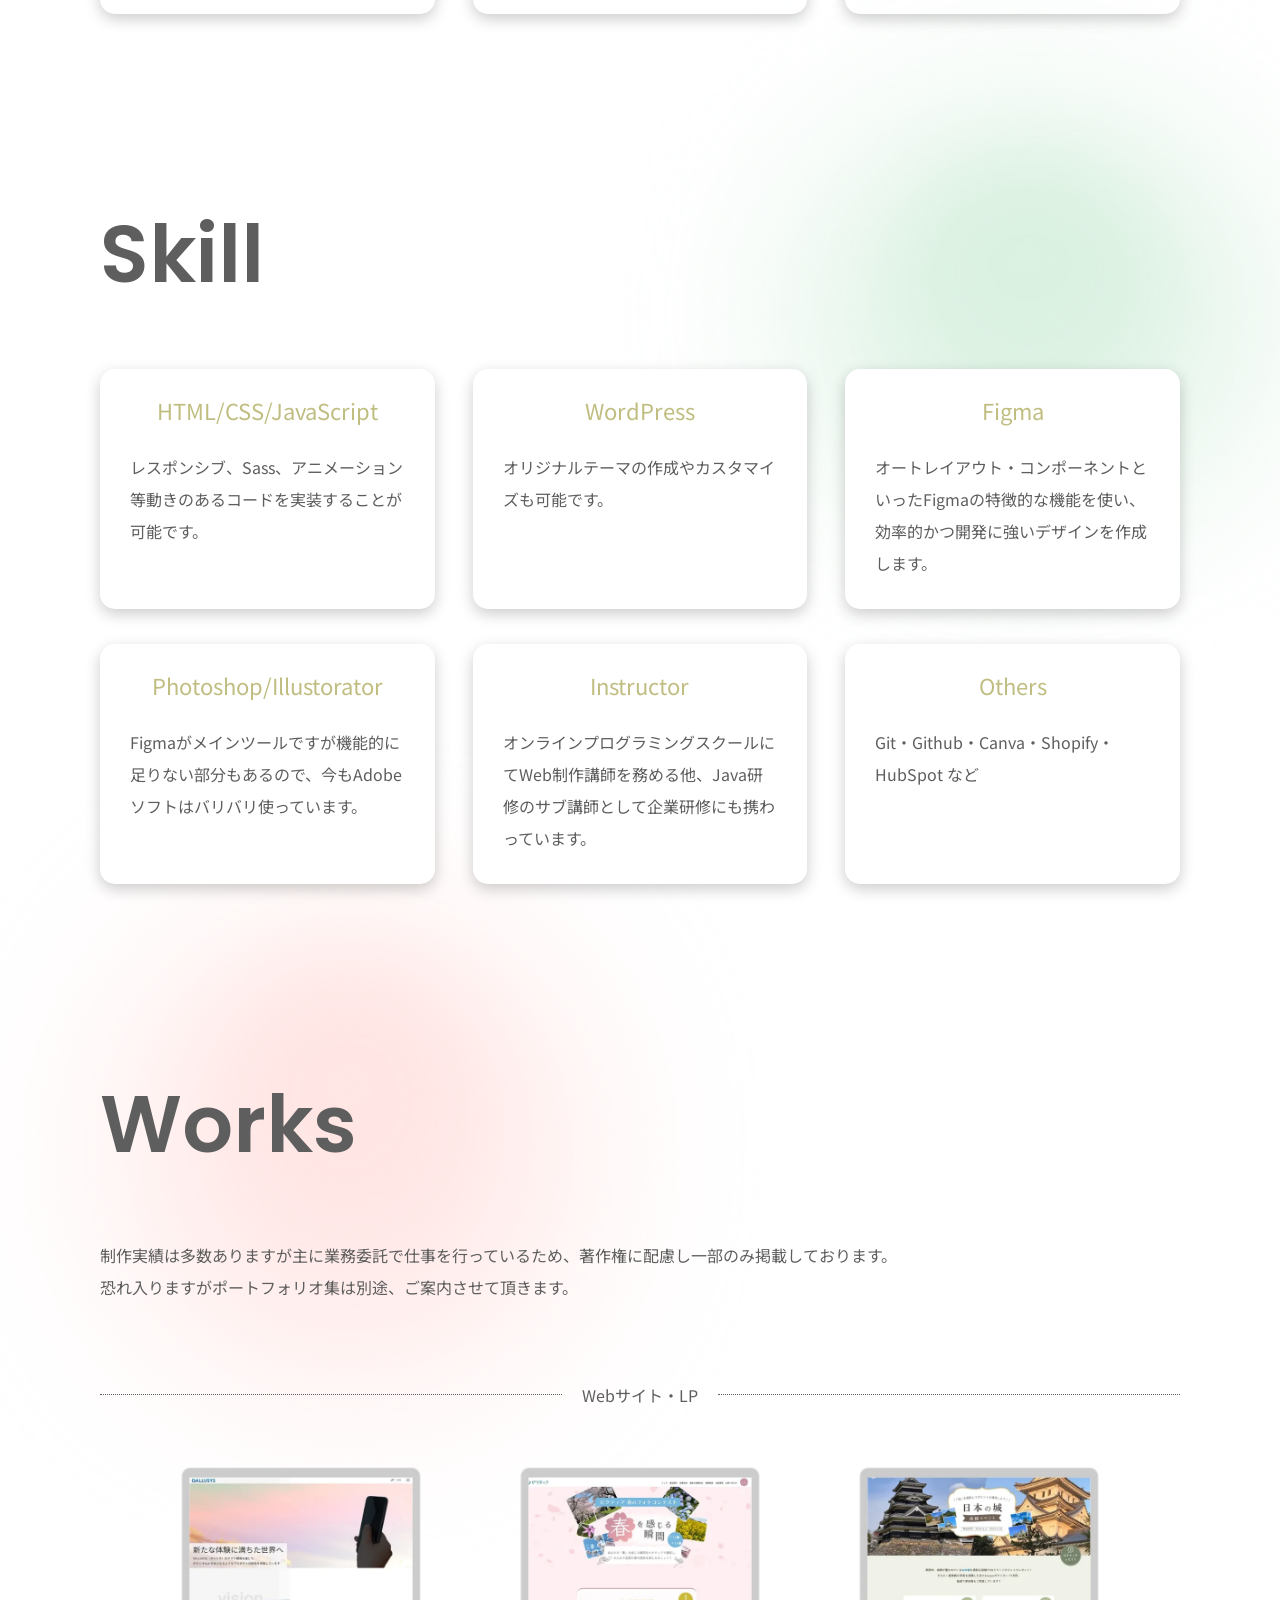
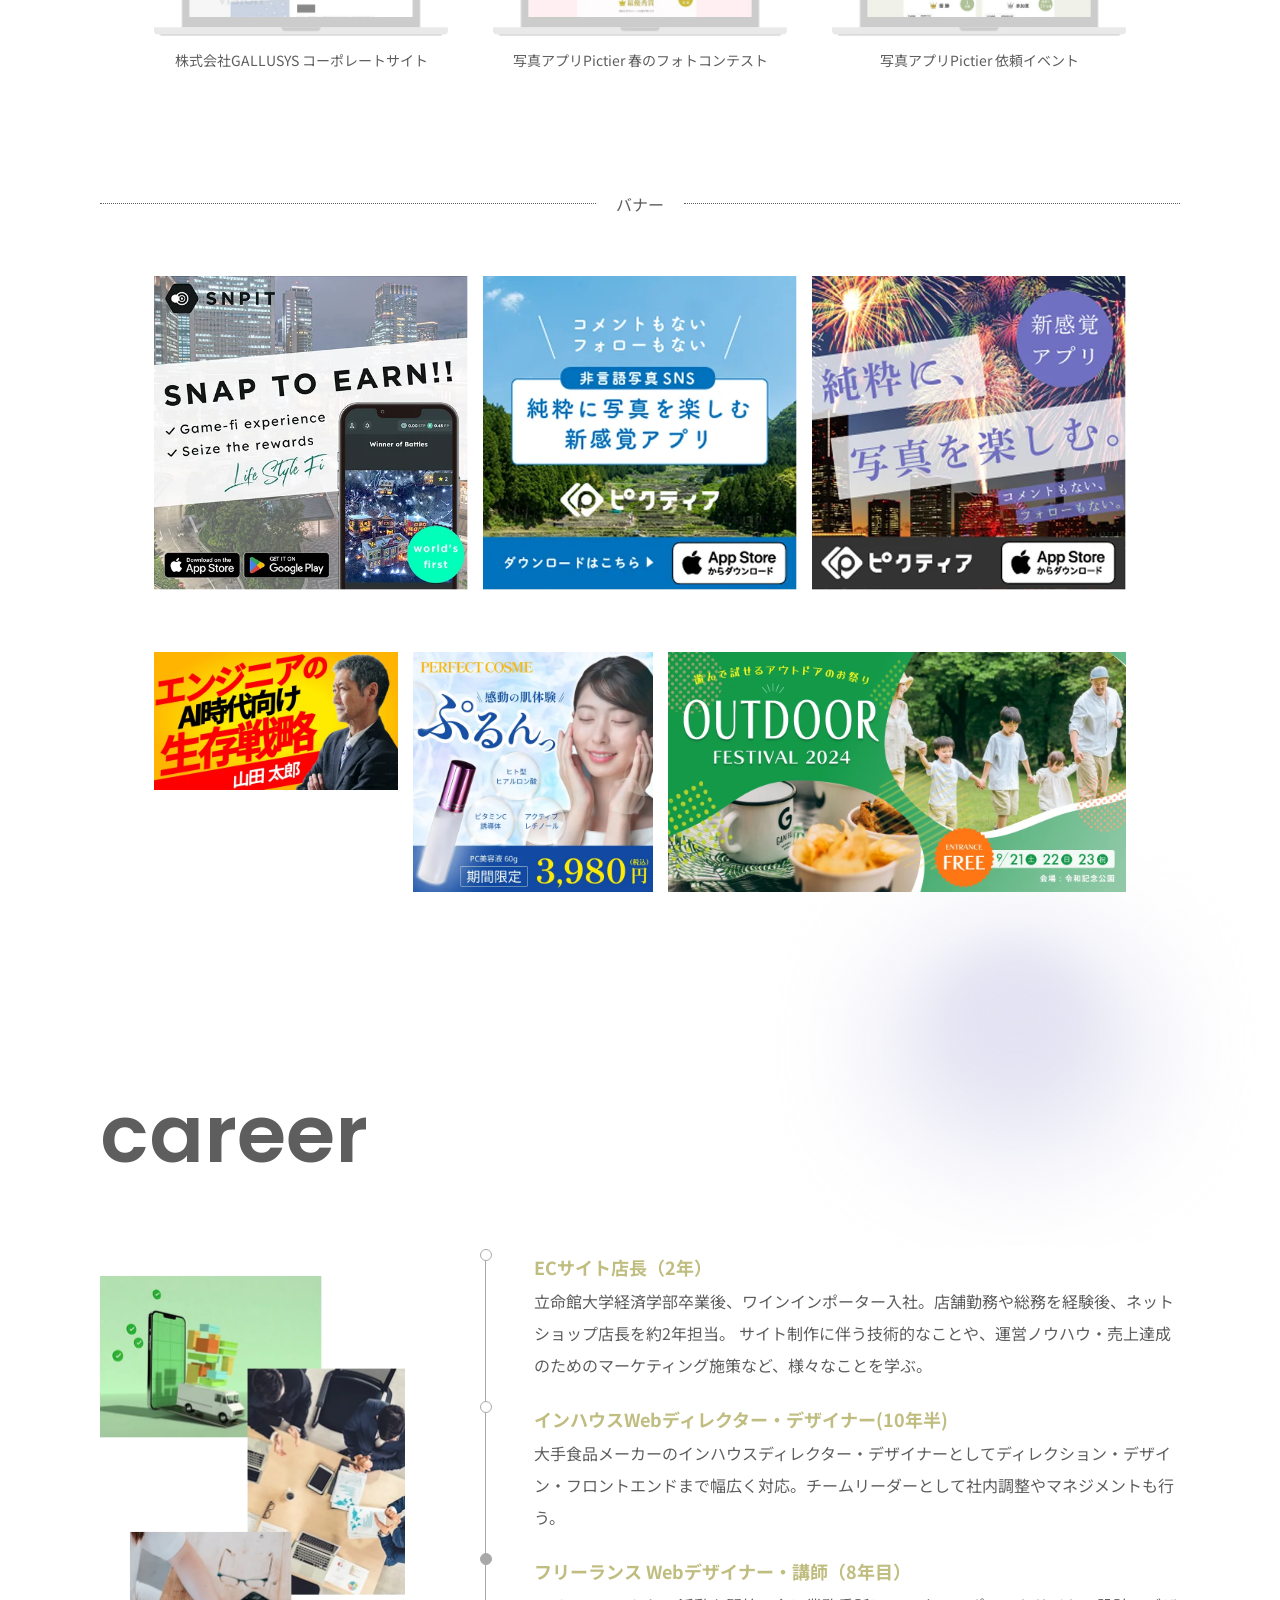
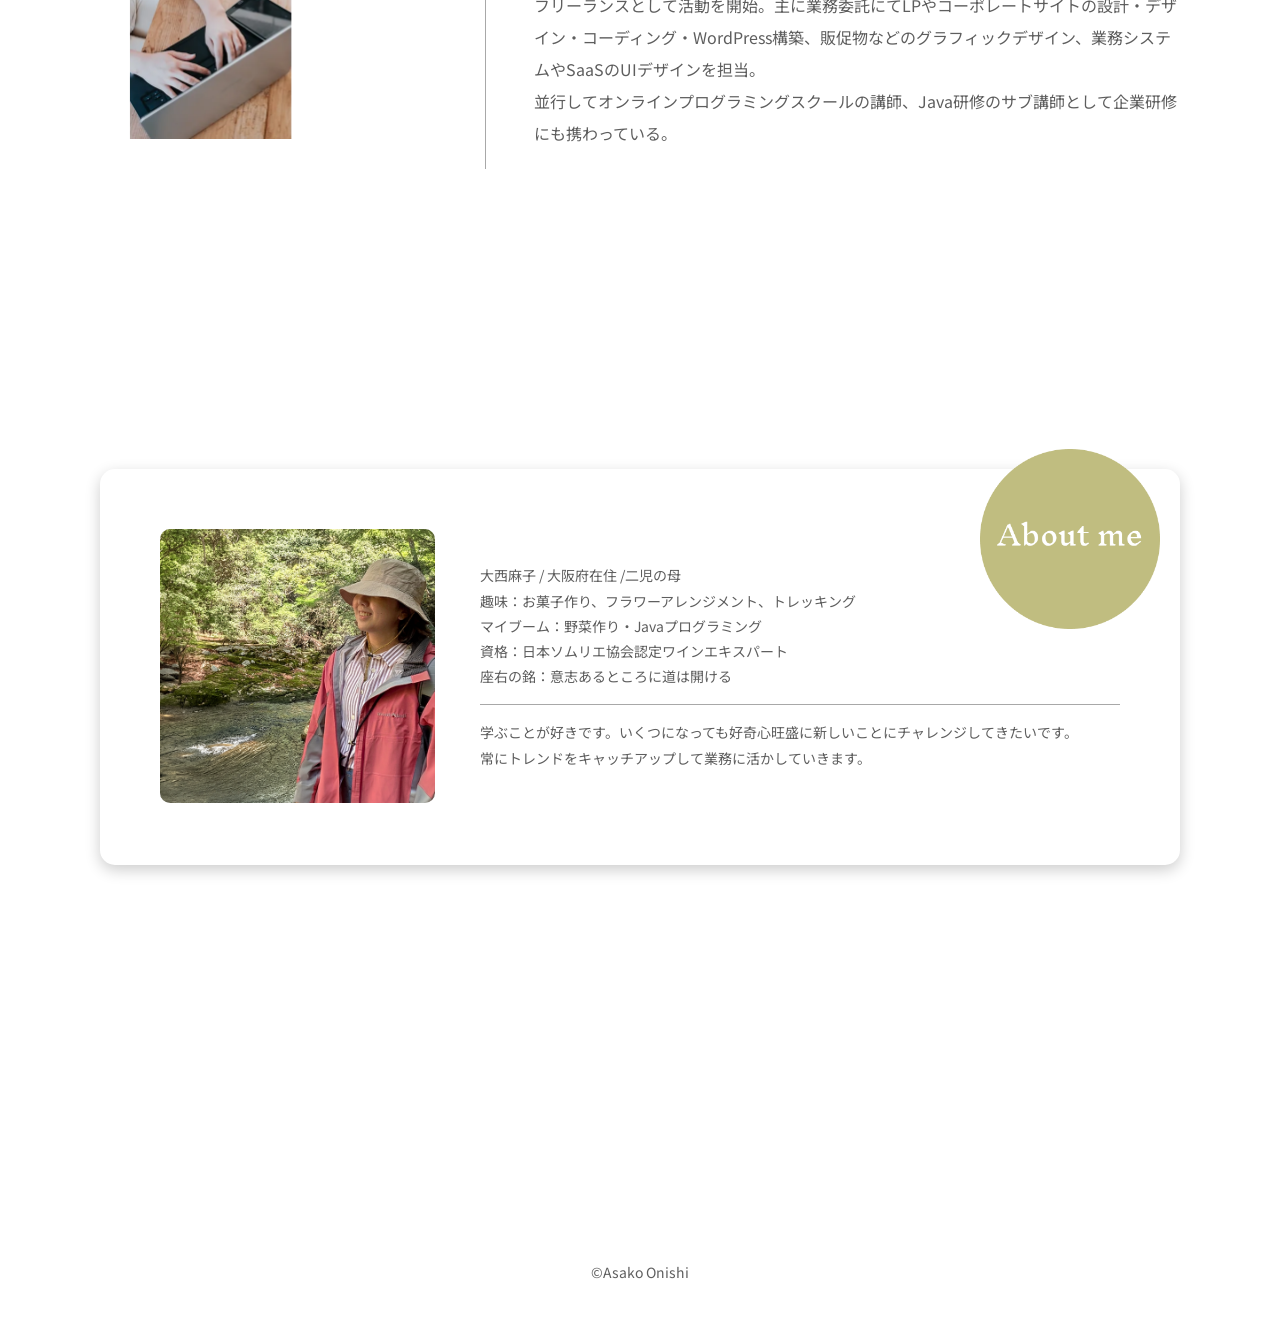
==== commit 0ba1f162: "テキスト修正" ====
--- a/index.html
+++ b/index.html
@@ -92,7 +92,7 @@
       </li>
       <li>
         <h3>WordPress</h3>
-        <p class="text-base">オリジナルテーマの作成などカスタマイズも可能です。</p>
+        <p class="text-base">オリジナルテーマの作成やカスタマイズも可能です。</p>
       </li>
       <li>
         <h3>Figma</h3>
